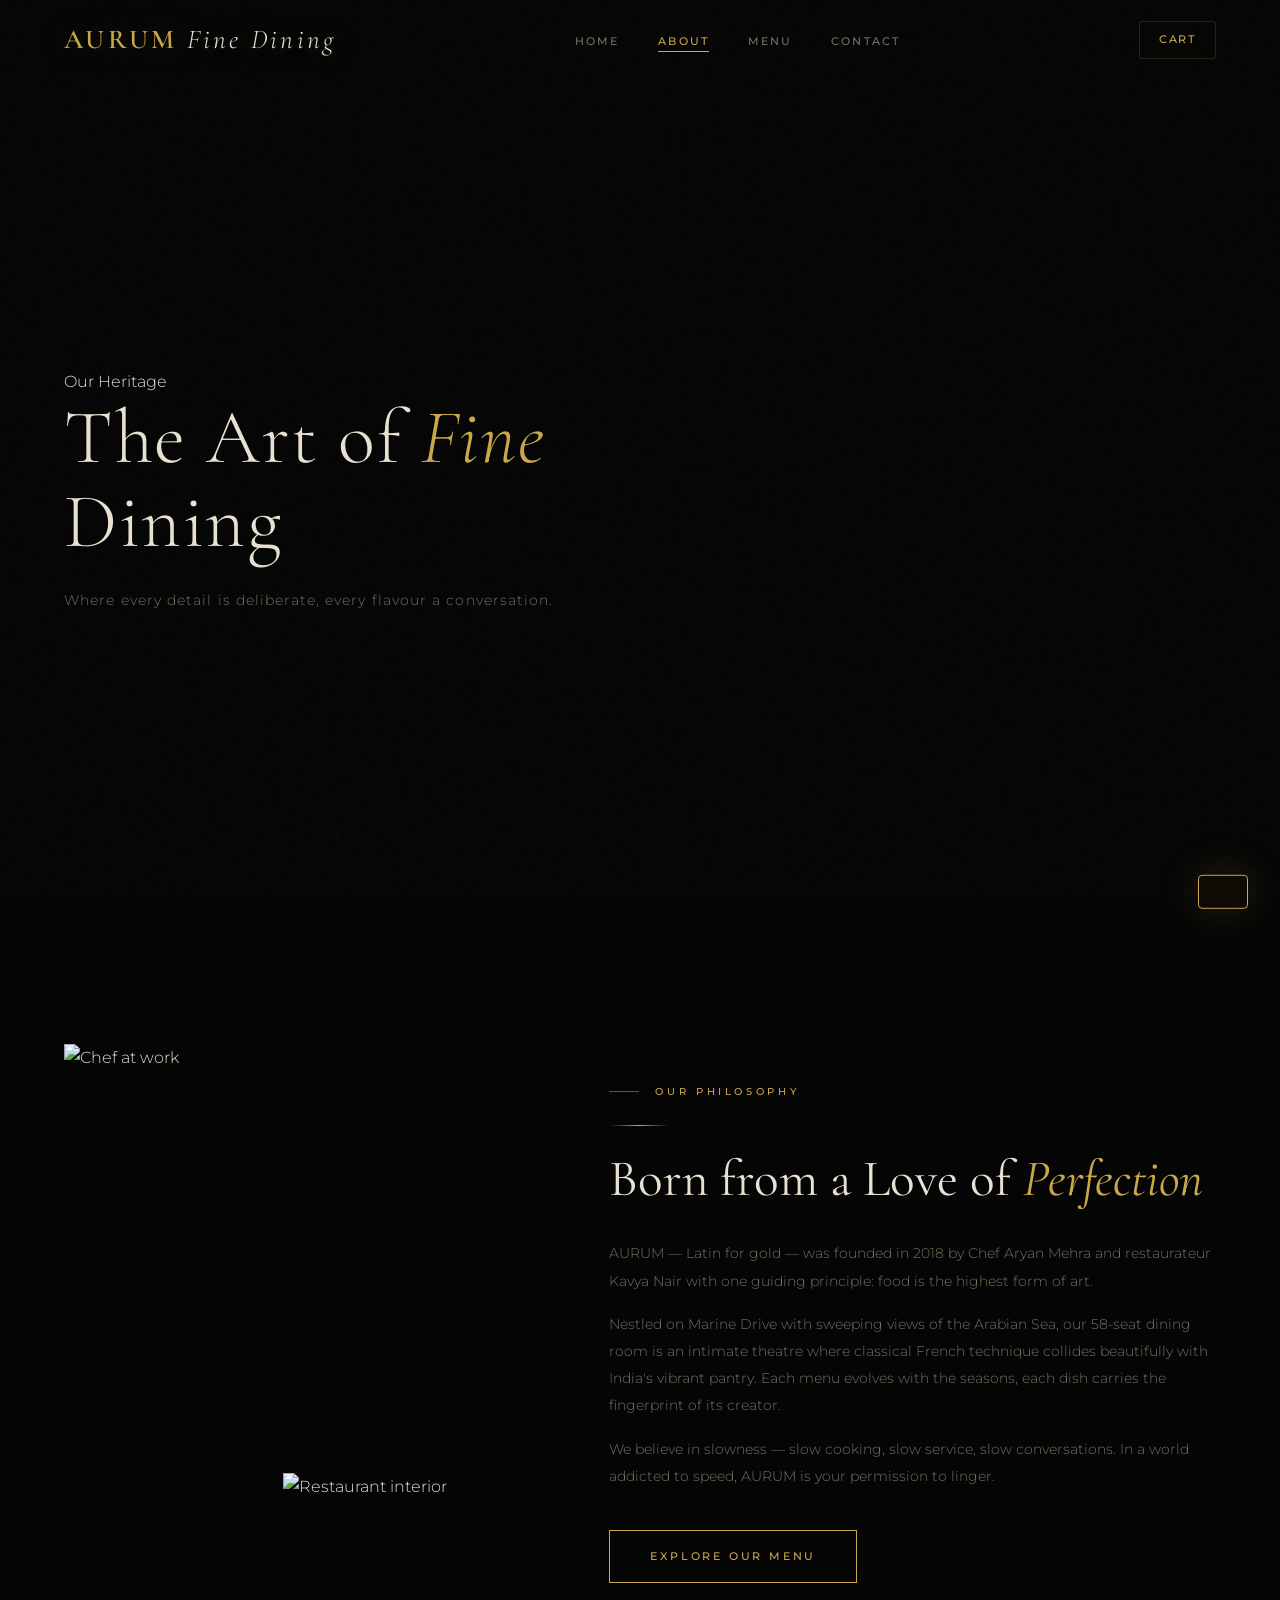
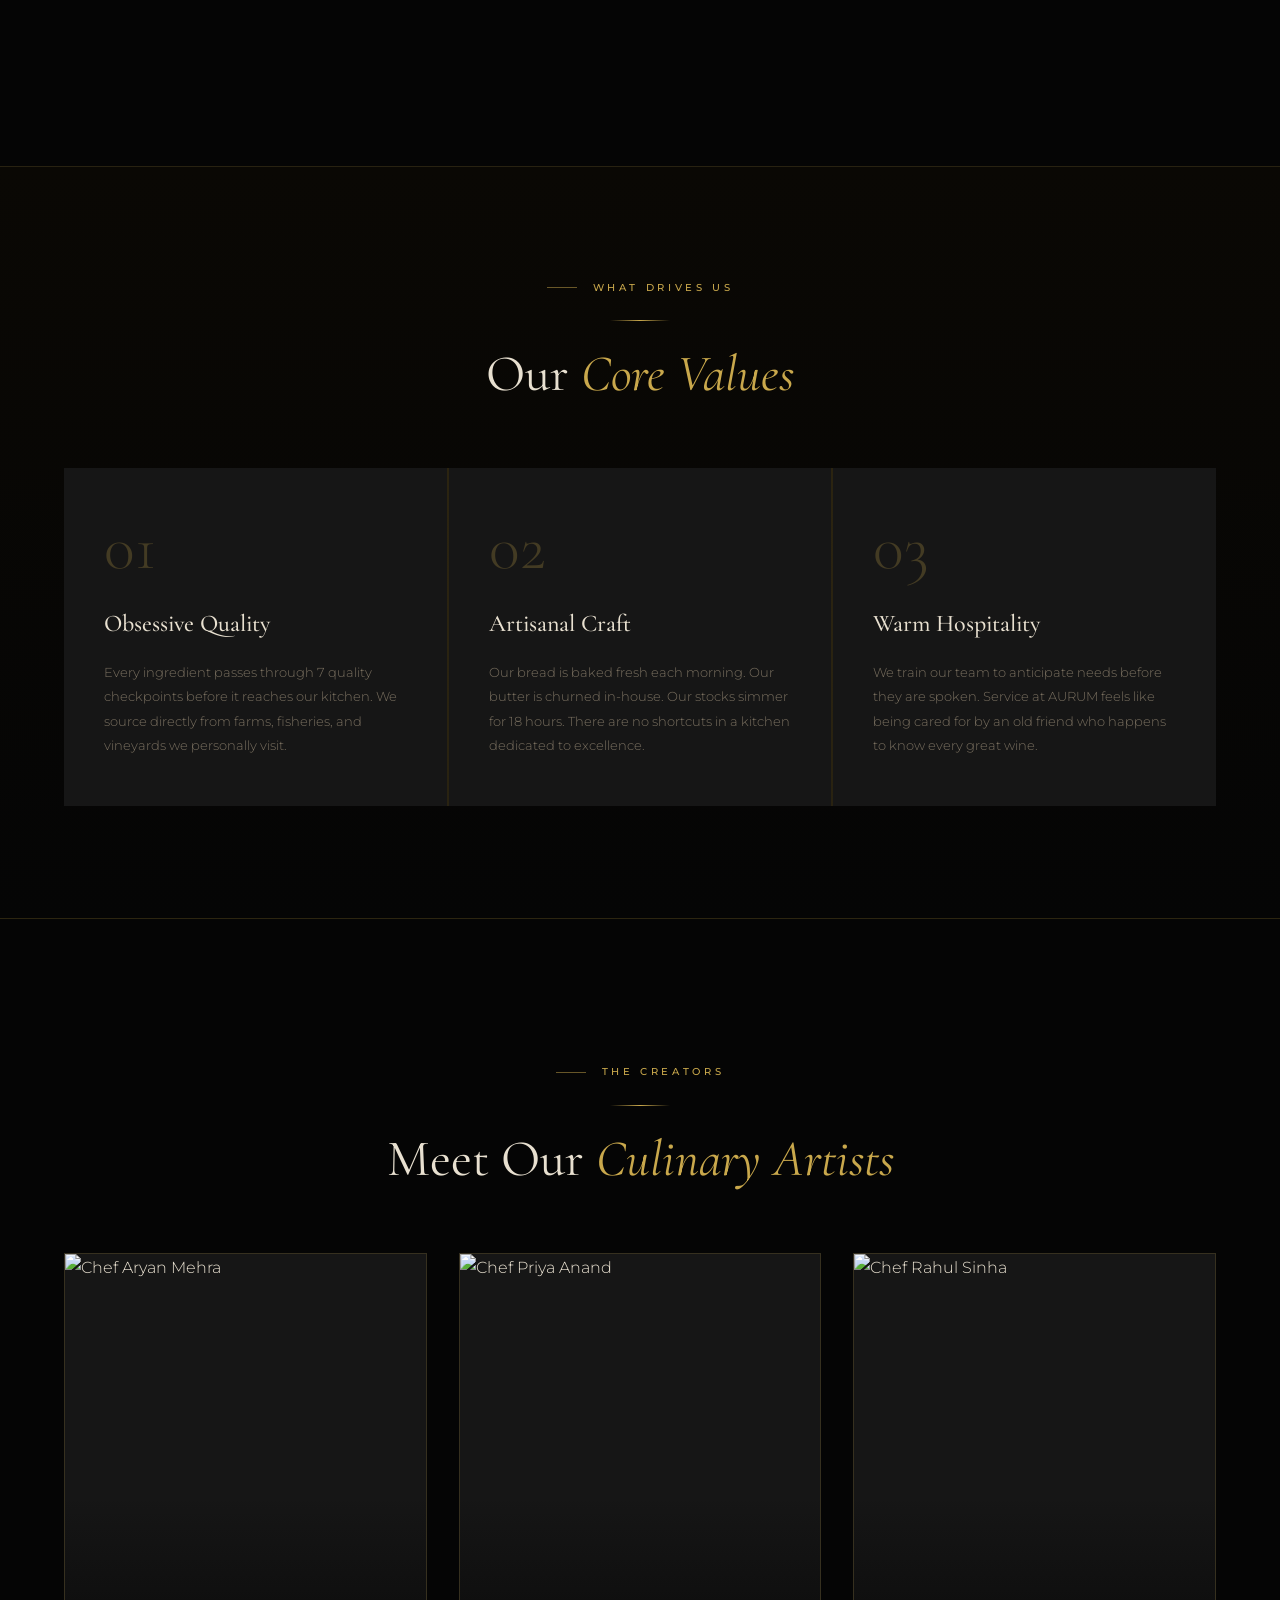
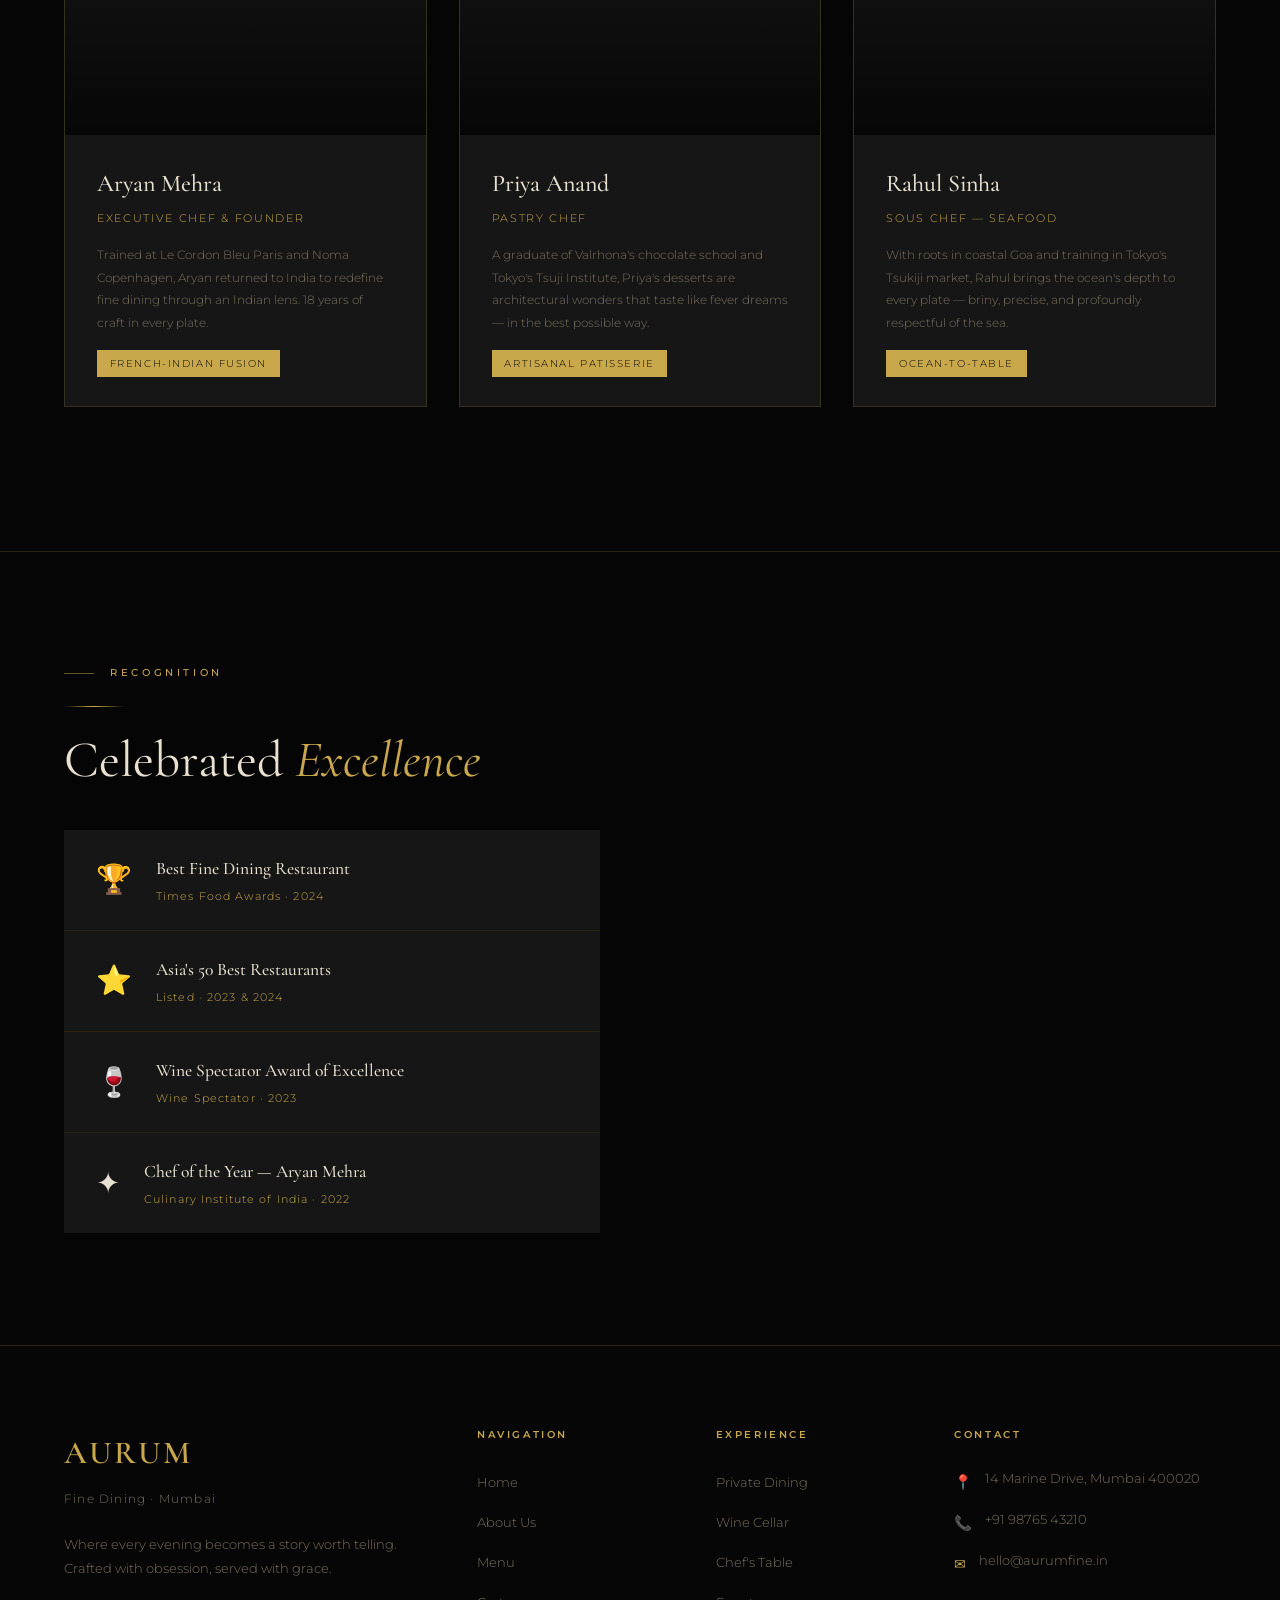
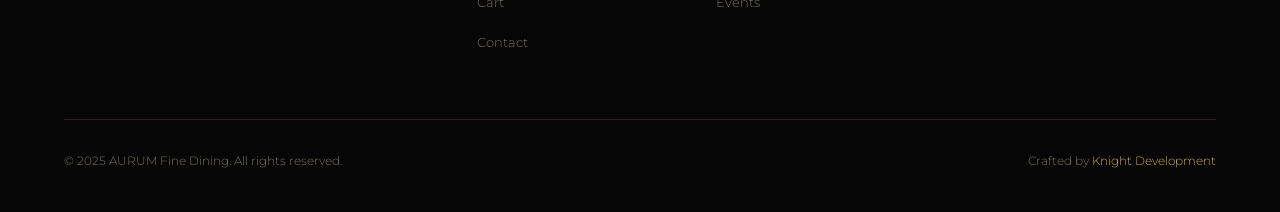
==== about.html @ e9987228 "Add files via upload" ====
<!DOCTYPE html>
<html lang="en">
<head>
  <meta charset="UTF-8" />
  <meta name="viewport" content="width=device-width, initial-scale=1.0" />
  <title>About — AURUM Fine Dining</title>
  <link rel="stylesheet" href="style.css" />
  <style>
    /* ── Page Header ── */
    .about-hero {
      height: 100vh; min-height: 550px;
      display: flex; align-items: center;
      position: relative; overflow: hidden;
      background: var(--black);
    }
    .about-hero-canvas { position: absolute; inset: 0; width: 100%; height: 100%; }
    .about-hero-overlay {
      position: absolute; inset: 0;
      background: linear-gradient(135deg, rgba(5,5,5,0.9) 0%, rgba(5,5,5,0.4) 100%);
    }
    .about-hero-content {
      position: relative; z-index: 10;
      padding: 0 5vw; max-width: 620px;
      margin-top: var(--nav-h);
    }

    /* ── Story ── */
    .story-sec {
      padding: 9rem 5vw;
      display: grid; grid-template-columns: 1fr 1.4fr; gap: 7rem; align-items: center;
    }
    @media (max-width: 860px) { .story-sec { grid-template-columns: 1fr; gap: 3.5rem; } }
    .story-img {
      position: relative;
    }
    .story-img-main {
      aspect-ratio: 3/4; overflow: hidden;
    }
    .story-img-main img { width: 100%; height: 100%; object-fit: cover; }
    .story-img-accent {
      position: absolute;
      width: 60%; aspect-ratio: 4/3;
      bottom: -2.5rem; right: -2.5rem;
      overflow: hidden; border: 6px solid var(--black);
    }
    .story-img-accent img { width: 100%; height: 100%; object-fit: cover; }
    @media (max-width: 500px) { .story-img-accent { display: none; } }

    /* ── Values ── */
    .values-sec {
      padding: 7rem 5vw;
      background: linear-gradient(180deg, #0a0804 0%, var(--black) 100%);
      border-top: 1px solid var(--border);
      border-bottom: 1px solid var(--border);
    }
    .values-grid {
      display: grid;
      grid-template-columns: repeat(3, 1fr);
      gap: 2px; background: var(--border);
      margin-top: 4rem;
    }
    @media (max-width: 700px) { .values-grid { grid-template-columns: 1fr; } }
    .value-card {
      background: var(--card); padding: 3rem 2.5rem;
      transition: background 0.4s;
    }
    .value-card:hover { background: #1a1508; }
    .value-num {
      font-family: var(--font-display); font-size: 4rem; font-weight: 300;
      color: var(--gold); opacity: 0.25; line-height: 1; margin-bottom: 1.5rem;
    }
    .value-title {
      font-family: var(--font-display); font-size: 1.5rem; font-weight: 500;
      margin-bottom: 1rem;
    }
    .value-desc { font-size: 0.8rem; color: var(--muted); line-height: 1.9; }

    /* ── Chefs ── */
    .chefs-sec { padding: 9rem 5vw; }
    .chefs-grid {
      display: grid;
      grid-template-columns: repeat(3, 1fr);
      gap: 2rem; margin-top: 4rem;
    }
    @media (max-width: 900px) { .chefs-grid { grid-template-columns: 1fr 1fr; } }
    @media (max-width: 550px) { .chefs-grid { grid-template-columns: 1fr; } }
    .chef-card {
      position: relative; overflow: hidden;
      border: 1px solid var(--border);
      background: var(--card);
      transition: border-color 0.4s, box-shadow 0.4s;
    }
    .chef-card:hover {
      border-color: var(--gold);
      box-shadow: 0 0 40px rgba(201,168,76,0.1);
    }
    .chef-img { aspect-ratio: 3/4; overflow: hidden; position: relative; }
    .chef-img img { width: 100%; height: 100%; object-fit: cover; transition: transform 0.7s var(--ease); }
    .chef-card:hover .chef-img img { transform: scale(1.06); }
    .chef-overlay {
      position: absolute; inset: 0;
      background: linear-gradient(0deg, rgba(5,5,5,0.9) 0%, transparent 50%);
    }
    .chef-info { padding: 1.8rem 2rem; }
    .chef-name { font-family: var(--font-display); font-size: 1.5rem; font-weight: 500; }
    .chef-title { font-size: 0.7rem; letter-spacing: 0.15em; text-transform: uppercase; color: var(--gold); margin-top: 0.3rem; }
    .chef-bio { font-size: 0.78rem; color: var(--muted); margin-top: 1rem; line-height: 1.8; }
    .chef-specialty {
      display: inline-block; margin-top: 1rem;
      font-size: 0.65rem; letter-spacing: 0.15em; text-transform: uppercase;
      color: var(--black); background: var(--gold);
      padding: 0.3rem 0.8rem;
    }

    /* ── Awards ── */
    .awards-sec {
      padding: 7rem 5vw;
      border-top: 1px solid var(--border);
      display: grid; grid-template-columns: 1fr 1fr; gap: 5rem; align-items: center;
    }
    @media (max-width: 760px) { .awards-sec { grid-template-columns: 1fr; gap: 3rem; } }
    .award-list { margin-top: 2.5rem; display: flex; flex-direction: column; gap: 1px; background: var(--border); }
    .award-item {
      background: var(--card); padding: 1.5rem 2rem;
      display: flex; align-items: center; gap: 1.5rem;
      transition: background 0.3s;
    }
    .award-item:hover { background: #161208; }
    .award-icon { font-size: 1.8rem; flex-shrink: 0; }
    .award-name { font-family: var(--font-display); font-size: 1.1rem; font-weight: 500; }
    .award-year { font-size: 0.7rem; color: var(--gold); margin-top: 0.2rem; letter-spacing: 0.1em; }
    .awards-visual {
      aspect-ratio: 1; position: relative;
      display: flex; align-items: center; justify-content: center;
    }
    #awards-canvas { width: 100% !important; height: 100% !important; }
  </style>
</head>
<body>
<div id="cursor"></div>
<div id="cursor-ring"></div>
<div id="toast"></div>

<nav id="navbar">
  <a href="index.html" class="nav-logo">AURUM<span> Fine Dining</span></a>
  <ul class="nav-links" id="nav-links">
    <li><a href="index.html">Home</a></li>
    <li><a href="about.html">About</a></li>
    <li><a href="menu.html">Menu</a></li>
    <li><a href="contact.html">Contact</a></li>
  </ul>
  <a href="cart.html" class="nav-cart-btn">Cart <span class="cart-count">0</span></a>
  <button class="hamburger" id="hamburger"><span></span><span></span><span></span></button>
</nav>

<!-- About Hero -->
<section class="about-hero">
  <canvas class="about-hero-canvas" id="about-canvas"></canvas>
  <div class="about-hero-overlay"></div>
  <div class="about-hero-content">
    <p class="hero-label" style="opacity:1;animation:none;">Our Heritage</p>
    <h1 class="display-heading" style="animation:none;">The Art of <em>Fine</em> Dining</h1>
    <p style="color:var(--muted);font-size:.85rem;margin-top:1.5rem;letter-spacing:.08em;">Where every detail is deliberate, every flavour a conversation.</p>
  </div>
</section>

<!-- Story -->
<section class="story-sec">
  <div class="story-img fade-left">
    <div class="story-img-main">
      <img src="https://images.unsplash.com/photo-1600565193348-f74bd3960f05?w=600&q=80" alt="Chef at work" loading="lazy"/>
    </div>
    <div class="story-img-accent">
      <img src="https://images.unsplash.com/photo-1414235077428-338989a2e8c0?w=400&q=80" alt="Restaurant interior" loading="lazy"/>
    </div>
  </div>
  <div class="fade-right">
    <p class="section-label">Our Philosophy</p>
    <div class="gold-line left"></div>
    <h2 class="section-heading">Born from a Love of <em>Perfection</em></h2>
    <p style="color:var(--muted);font-size:.85rem;margin-top:2rem;line-height:2;">
      AURUM — Latin for gold — was founded in 2018 by Chef Aryan Mehra and restaurateur Kavya Nair
      with one guiding principle: food is the highest form of art.
    </p>
    <p style="color:var(--muted);font-size:.85rem;margin-top:1rem;line-height:2;">
      Nestled on Marine Drive with sweeping views of the Arabian Sea, our 58-seat dining room is
      an intimate theatre where classical French technique collides beautifully with India's vibrant pantry.
      Each menu evolves with the seasons, each dish carries the fingerprint of its creator.
    </p>
    <p style="color:var(--muted);font-size:.85rem;margin-top:1rem;line-height:2;">
      We believe in slowness — slow cooking, slow service, slow conversations. 
      In a world addicted to speed, AURUM is your permission to linger.
    </p>
    <div style="margin-top:2.5rem;">
      <a href="menu.html" class="btn-primary">Explore Our Menu</a>
    </div>
  </div>
</section>

<!-- Values -->
<section class="values-sec">
  <div style="text-align:center;" class="fade-up">
    <p class="section-label" style="justify-content:center;">What Drives Us</p>
    <div class="gold-line"></div>
    <h2 class="section-heading">Our <em>Core Values</em></h2>
  </div>
  <div class="values-grid">
    <div class="value-card fade-up">
      <div class="value-num">01</div>
      <div class="value-title">Obsessive Quality</div>
      <div class="value-desc">Every ingredient passes through 7 quality checkpoints before it reaches our kitchen. We source directly from farms, fisheries, and vineyards we personally visit.</div>
    </div>
    <div class="value-card fade-up delay-1">
      <div class="value-num">02</div>
      <div class="value-title">Artisanal Craft</div>
      <div class="value-desc">Our bread is baked fresh each morning. Our butter is churned in-house. Our stocks simmer for 18 hours. There are no shortcuts in a kitchen dedicated to excellence.</div>
    </div>
    <div class="value-card fade-up delay-2">
      <div class="value-num">03</div>
      <div class="value-title">Warm Hospitality</div>
      <div class="value-desc">We train our team to anticipate needs before they are spoken. Service at AURUM feels like being cared for by an old friend who happens to know every great wine.</div>
    </div>
  </div>
</section>

<!-- Chefs -->
<section class="chefs-sec">
  <div class="fade-up" style="text-align:center;">
    <p class="section-label" style="justify-content:center;">The Creators</p>
    <div class="gold-line"></div>
    <h2 class="section-heading">Meet Our <em>Culinary Artists</em></h2>
  </div>
  <div class="chefs-grid">
    <div class="chef-card fade-up">
      <div class="chef-img">
        <img src="https://images.unsplash.com/photo-1583394293214-84e53ba5ad37?w=400&q=80" alt="Chef Aryan Mehra" loading="lazy"/>
        <div class="chef-overlay"></div>
      </div>
      <div class="chef-info">
        <div class="chef-name">Aryan Mehra</div>
        <div class="chef-title">Executive Chef & Founder</div>
        <div class="chef-bio">Trained at Le Cordon Bleu Paris and Noma Copenhagen, Aryan returned to India to redefine fine dining through an Indian lens. 18 years of craft in every plate.</div>
        <div class="chef-specialty">French-Indian Fusion</div>
      </div>
    </div>
    <div class="chef-card fade-up delay-1">
      <div class="chef-img">
        <img src="https://images.unsplash.com/photo-1581299894007-aaa50297cf16?w=400&q=80" alt="Chef Priya Anand" loading="lazy"/>
        <div class="chef-overlay"></div>
      </div>
      <div class="chef-info">
        <div class="chef-name">Priya Anand</div>
        <div class="chef-title">Pastry Chef</div>
        <div class="chef-bio">A graduate of Valrhona's chocolate school and Tokyo's Tsuji Institute, Priya's desserts are architectural wonders that taste like fever dreams — in the best possible way.</div>
        <div class="chef-specialty">Artisanal Patisserie</div>
      </div>
    </div>
    <div class="chef-card fade-up delay-2">
      <div class="chef-img">
        <img src="https://images.unsplash.com/photo-1577219491135-ce391730fb2c?w=400&q=80" alt="Chef Rahul Sinha" loading="lazy"/>
        <div class="chef-overlay"></div>
      </div>
      <div class="chef-info">
        <div class="chef-name">Rahul Sinha</div>
        <div class="chef-title">Sous Chef — Seafood</div>
        <div class="chef-bio">With roots in coastal Goa and training in Tokyo's Tsukiji market, Rahul brings the ocean's depth to every plate — briny, precise, and profoundly respectful of the sea.</div>
        <div class="chef-specialty">Ocean-to-Table</div>
      </div>
    </div>
  </div>
</section>

<!-- Awards -->
<section class="awards-sec">
  <div>
    <p class="section-label fade-up">Recognition</p>
    <div class="gold-line left"></div>
    <h2 class="section-heading fade-up">Celebrated <em>Excellence</em></h2>
    <div class="award-list">
      <div class="award-item fade-up">
        <div class="award-icon">🏆</div>
        <div>
          <div class="award-name">Best Fine Dining Restaurant</div>
          <div class="award-year">Times Food Awards · 2024</div>
        </div>
      </div>
      <div class="award-item fade-up delay-1">
        <div class="award-icon">⭐</div>
        <div>
          <div class="award-name">Asia's 50 Best Restaurants</div>
          <div class="award-year">Listed · 2023 & 2024</div>
        </div>
      </div>
      <div class="award-item fade-up delay-2">
        <div class="award-icon">🍷</div>
        <div>
          <div class="award-name">Wine Spectator Award of Excellence</div>
          <div class="award-year">Wine Spectator · 2023</div>
        </div>
      </div>
      <div class="award-item fade-up delay-3">
        <div class="award-icon">✦</div>
        <div>
          <div class="award-name">Chef of the Year — Aryan Mehra</div>
          <div class="award-year">Culinary Institute of India · 2022</div>
        </div>
      </div>
    </div>
  </div>
  <div class="awards-visual fade-right">
    <canvas id="awards-canvas"></canvas>
  </div>
</section>

<!-- Footer -->
<footer>
  <div class="footer-grid">
    <div>
      <div class="footer-brand-name">AURUM</div>
      <div class="footer-tagline">Fine Dining · Mumbai</div>
      <p class="footer-desc">Where every evening becomes a story worth telling. Crafted with obsession, served with grace.</p>
    </div>
    <div>
      <div class="footer-col-title">Navigation</div>
      <ul class="footer-links">
        <li><a href="index.html">Home</a></li>
        <li><a href="about.html">About Us</a></li>
        <li><a href="menu.html">Menu</a></li>
        <li><a href="cart.html">Cart</a></li>
        <li><a href="contact.html">Contact</a></li>
      </ul>
    </div>
    <div>
      <div class="footer-col-title">Experience</div>
      <ul class="footer-links">
        <li><a href="#">Private Dining</a></li>
        <li><a href="#">Wine Cellar</a></li>
        <li><a href="#">Chef's Table</a></li>
        <li><a href="#">Events</a></li>
      </ul>
    </div>
    <div>
      <div class="footer-col-title">Contact</div>
      <div class="footer-contact-item"><span class="footer-contact-icon">📍</span><span>14 Marine Drive, Mumbai 400020</span></div>
      <div class="footer-contact-item"><span class="footer-contact-icon">📞</span><span>+91 98765 43210</span></div>
      <div class="footer-contact-item"><span class="footer-contact-icon">✉</span><span>hello@aurumfine.in</span></div>
    </div>
  </div>
  <div class="footer-bottom">
    <p class="footer-copy">© 2025 AURUM Fine Dining. All rights reserved.</p>
    <p class="footer-credit">Crafted by <a href="https://knightdevelopment.space/" target="_blank" rel="noopener">Knight Development</a></p>
  </div>
</footer>

<script src="https://cdnjs.cloudflare.com/ajax/libs/three.js/r128/three.min.js"></script>
<script src="main.js"></script>
<script>
// About page hero canvas — flowing ribbons
(function() {
  const canvas = document.getElementById('about-canvas');
  if (!canvas) return;
  const renderer = new THREE.WebGLRenderer({ canvas, antialias: true, alpha: true });
  renderer.setPixelRatio(Math.min(devicePixelRatio, 2));
  renderer.setSize(innerWidth, innerHeight);
  const scene = new THREE.Scene();
  const camera = new THREE.PerspectiveCamera(70, innerWidth / innerHeight, 0.1, 100);
  camera.position.z = 6;

  const light1 = new THREE.PointLight(0xc9a84c, 5, 20);
  light1.position.set(4, 3, 4);
  scene.add(light1);
  scene.add(new THREE.AmbientLight(0x0a0804, 2));

  const material = new THREE.MeshStandardMaterial({ color: 0xc9a84c, metalness: 0.95, roughness: 0.08 });

  // Floating rings
  const rings = [];
  for (let i = 0; i < 5; i++) {
    const geo = new THREE.TorusGeometry(1.2 + i * 0.6, 0.02 + i * 0.005, 12, 80);
    const mesh = new THREE.Mesh(geo, material.clone());
    mesh.position.set((Math.random()-0.5)*4, (Math.random()-0.5)*3, (Math.random()-0.5)*2);
    mesh.rotation.set(Math.random()*Math.PI, Math.random()*Math.PI, Math.random()*Math.PI);
    rings.push(mesh);
    scene.add(mesh);
  }

  // Particles
  const pGeo = new THREE.BufferGeometry();
  const pArr = new Float32Array(800 * 3);
  for (let i = 0; i < 800; i++) {
    pArr[i*3]   = (Math.random()-0.5)*20;
    pArr[i*3+1] = (Math.random()-0.5)*20;
    pArr[i*3+2] = (Math.random()-0.5)*10;
  }
  pGeo.setAttribute('position', new THREE.BufferAttribute(pArr, 3));
  scene.add(new THREE.Points(pGeo, new THREE.PointsMaterial({ color: 0xc9a84c, size: 0.02, transparent: true, opacity: 0.4 })));

  window.addEventListener('resize', () => {
    camera.aspect = innerWidth / innerHeight;
    camera.updateProjectionMatrix();
    renderer.setSize(innerWidth, innerHeight);
  });

  const clock = new THREE.Clock();
  (function animate() {
    requestAnimationFrame(animate);
    const t = clock.getElapsedTime();
    rings.forEach((r, i) => {
      r.rotation.x += 0.003 * (i % 2 === 0 ? 1 : -1);
      r.rotation.y += 0.005;
      r.position.y = Math.sin(t * 0.3 + i) * 0.3;
    });
    renderer.render(scene, camera);
  })();
})();

// Awards canvas — spinning trophy shape
(function() {
  const canvas = document.getElementById('awards-canvas');
  if (!canvas) return;
  const w = canvas.parentElement.offsetWidth;
  renderer = new THREE.WebGLRenderer({ canvas, antialias: true, alpha: true });
  renderer.setPixelRatio(Math.min(devicePixelRatio, 2));
  renderer.setSize(w, w);
  const scene = new THREE.Scene();
  const camera = new THREE.PerspectiveCamera(55, 1, 0.1, 100);
  camera.position.z = 4.5;

  scene.add(new THREE.AmbientLight(0x0a0804, 1));
  const l1 = new THREE.PointLight(0xc9a84c, 6, 15);
  l1.position.set(3, 3, 3);
  scene.add(l1);
  const l2 = new THREE.PointLight(0x8b6914, 3, 10);
  l2.position.set(-3, -2, -2);
  scene.add(l2);

  const mat = new THREE.MeshStandardMaterial({ color: 0xc9a84c, metalness: 1, roughness: 0.05 });

  // Star geometry using merged shapes
  const starPoints = [];
  for (let i = 0; i < 10; i++) {
    const angle = (i / 10) * Math.PI * 2 - Math.PI / 2;
    const r = i % 2 === 0 ? 1 : 0.45;
    starPoints.push(new THREE.Vector2(Math.cos(angle) * r, Math.sin(angle) * r));
  }
  const starShape = new THREE.Shape(starPoints);
  const starGeo = new THREE.ExtrudeGeometry(starShape, { depth: 0.18, bevelEnabled: true, bevelThickness: 0.05, bevelSize: 0.05, bevelSegments: 5 });
  const star = new THREE.Mesh(starGeo, mat);
  star.position.z = -0.1;
  scene.add(star);

  // Outer ring
  const ringGeo = new THREE.TorusGeometry(1.4, 0.06, 16, 80);
  scene.add(new THREE.Mesh(ringGeo, mat.clone()));

  // Inner decorative rings
  for (let i = 0; i < 3; i++) {
    const rg = new THREE.TorusGeometry(0.6 + i * 0.25, 0.015, 8, 60);
    const rm = new THREE.Mesh(rg, mat.clone());
    rm.rotation.x = Math.PI / 2;
    rm.position.z = -0.15 + i * 0.15;
    scene.add(rm);
  }

  const clock = new THREE.Clock();
  (function animate() {
    requestAnimationFrame(animate);
    const t = clock.getElapsedTime();
    star.rotation.z = t * 0.3;
    l1.intensity = 5 + Math.sin(t * 1.8) * 2;
    renderer.render(scene, camera);
  })();
})();
</script>
</body>
</html>
---- style.css ----
/* ============================================================
   AURUM FINE DINING — Global Styles
   Dark Luxury · Gold · Glassmorphism · Cinematic
   ============================================================ */

@import url('https://fonts.googleapis.com/css2?family=Cormorant+Garamond:ital,wght@0,300;0,400;0,500;0,600;0,700;1,300;1,400;1,500&family=Montserrat:wght@200;300;400;500;600&family=Playfair+Display:ital,wght@0,400;0,700;1,400&display=swap');

/* ── CSS Variables ── */
:root {
  --gold:       #c9a84c;
  --gold-light: #e8c97a;
  --gold-dark:  #8b6914;
  --black:      #050505;
  --deep:       #0a0a0a;
  --surface:    #111111;
  --card:       #161616;
  --border:     rgba(201,168,76,0.18);
  --text:       #e8e0d0;
  --muted:      #7a7060;
  --glow:       rgba(201,168,76,0.35);

  --font-display: 'Cormorant Garamond', serif;
  --font-heading: 'Playfair Display', serif;
  --font-body:    'Montserrat', sans-serif;

  --nav-h: 80px;
  --ease: cubic-bezier(0.4, 0, 0.2, 1);
}

/* ── Reset ── */
*, *::before, *::after { box-sizing: border-box; margin: 0; padding: 0; }
html { scroll-behavior: smooth; font-size: 16px; }
body {
  background: var(--black);
  color: var(--text);
  font-family: var(--font-body);
  font-weight: 300;
  line-height: 1.7;
  overflow-x: hidden;
  cursor: none;
}
img { display: block; width: 100%; object-fit: cover; }
a { color: inherit; text-decoration: none; }
button { cursor: none; border: none; background: none; }

/* ── Custom Cursor ── */
#cursor {
  width: 10px; height: 10px;
  background: var(--gold);
  border-radius: 50%;
  position: fixed; top: 0; left: 0;
  pointer-events: none; z-index: 9999;
  transform: translate(-50%,-50%);
  transition: transform 0.1s, width 0.25s var(--ease), height 0.25s var(--ease), background 0.25s;
}
#cursor-ring {
  width: 36px; height: 36px;
  border: 1px solid var(--gold);
  border-radius: 50%;
  position: fixed; top: 0; left: 0;
  pointer-events: none; z-index: 9998;
  transform: translate(-50%,-50%);
  transition: transform 0.18s var(--ease), width 0.3s var(--ease), height 0.3s var(--ease), opacity 0.3s;
  opacity: 0.6;
}
body:hover #cursor-ring { opacity: 1; }
.cursor-hover #cursor { width: 18px; height: 18px; background: var(--gold-light); }
.cursor-hover #cursor-ring { width: 52px; height: 52px; opacity: 0.3; }

/* ── Scrollbar ── */
::-webkit-scrollbar { width: 4px; }
::-webkit-scrollbar-track { background: var(--deep); }
::-webkit-scrollbar-thumb { background: var(--gold-dark); border-radius: 2px; }

/* ── Noise Overlay ── */
body::before {
  content: '';
  position: fixed; inset: 0;
  background-image: url("data:image/svg+xml,%3Csvg viewBox='0 0 200 200' xmlns='http://www.w3.org/2000/svg'%3E%3Cfilter id='n'%3E%3CfeTurbulence type='fractalNoise' baseFrequency='0.75' numOctaves='4' stitchTiles='stitch'/%3E%3C/filter%3E%3Crect width='100%25' height='100%25' filter='url(%23n)' opacity='0.04'/%3E%3C/svg%3E");
  pointer-events: none; z-index: 1; opacity: 0.5;
}

/* ── Navigation ── */
#navbar {
  position: fixed; top: 0; left: 0; right: 0;
  height: var(--nav-h);
  display: flex; align-items: center; justify-content: space-between;
  padding: 0 5vw;
  z-index: 1000;
  transition: background 0.5s var(--ease), backdrop-filter 0.5s;
}
#navbar.scrolled {
  background: rgba(5,5,5,0.88);
  backdrop-filter: blur(18px);
  border-bottom: 1px solid var(--border);
}
.nav-logo {
  font-family: var(--font-display);
  font-size: 1.7rem;
  font-weight: 600;
  letter-spacing: 0.12em;
  color: var(--gold);
  text-shadow: 0 0 30px var(--glow);
}
.nav-logo span { font-style: italic; font-weight: 300; color: var(--text); }
.nav-links {
  display: flex; gap: 2.4rem; list-style: none;
}
.nav-links a {
  font-size: 0.7rem;
  font-weight: 500;
  letter-spacing: 0.2em;
  text-transform: uppercase;
  color: var(--muted);
  transition: color 0.3s;
  position: relative;
}
.nav-links a::after {
  content: '';
  position: absolute; bottom: -4px; left: 0; right: 0;
  height: 1px; background: var(--gold);
  transform: scaleX(0); transform-origin: right;
  transition: transform 0.35s var(--ease);
}
.nav-links a:hover, .nav-links a.active { color: var(--gold); }
.nav-links a:hover::after, .nav-links a.active::after { transform: scaleX(1); transform-origin: left; }
.nav-cart-btn {
  display: flex; align-items: center; gap: 0.5rem;
  font-size: 0.7rem; font-weight: 500; letter-spacing: 0.15em; text-transform: uppercase;
  color: var(--gold);
  border: 1px solid var(--border);
  padding: 0.5rem 1.2rem;
  border-radius: 2px;
  transition: all 0.3s;
}
.nav-cart-btn:hover { background: var(--gold); color: var(--black); }
.cart-count {
  background: var(--gold); color: var(--black);
  width: 18px; height: 18px; border-radius: 50%;
  font-size: 0.65rem; font-weight: 700;
  display: flex; align-items: center; justify-content: center;
  transition: transform 0.3s;
}
.hamburger {
  display: none; flex-direction: column; gap: 5px; cursor: none;
}
.hamburger span {
  display: block; width: 24px; height: 1px;
  background: var(--gold); transition: all 0.3s;
}

/* ── Mobile Nav ── */
@media (max-width: 768px) {
  .hamburger { display: flex; }
  .nav-links {
    position: fixed; inset: 0; top: var(--nav-h);
    flex-direction: column; align-items: center; justify-content: center;
    gap: 2.5rem;
    background: rgba(5,5,5,0.97);
    backdrop-filter: blur(20px);
    transform: translateX(100%);
    transition: transform 0.45s var(--ease);
    z-index: 999;
  }
  .nav-links.open { transform: translateX(0); }
  .nav-links a { font-size: 1.1rem; }
  .nav-cart-btn { display: none; }
}

/* ── Gold Divider ── */
.gold-line {
  width: 60px; height: 1px;
  background: linear-gradient(90deg, transparent, var(--gold), transparent);
  margin: 1.5rem auto;
}
.gold-line.left { margin-left: 0; }

/* ── Section Label ── */
.section-label {
  font-size: 0.65rem;
  font-weight: 500;
  letter-spacing: 0.35em;
  text-transform: uppercase;
  color: var(--gold);
  display: flex; align-items: center; gap: 1rem;
}
.section-label::before {
  content: '';
  width: 30px; height: 1px;
  background: var(--gold); opacity: 0.5;
}

/* ── Headings ── */
.display-heading {
  font-family: var(--font-display);
  font-size: clamp(2.8rem, 6vw, 5.5rem);
  font-weight: 300;
  line-height: 1.1;
  letter-spacing: 0.02em;
}
.display-heading em { font-style: italic; color: var(--gold); }

.section-heading {
  font-family: var(--font-display);
  font-size: clamp(2rem, 4vw, 3.5rem);
  font-weight: 400;
  line-height: 1.15;
}
.section-heading em { font-style: italic; color: var(--gold); }

/* ── Buttons ── */
.btn-primary {
  display: inline-flex; align-items: center; gap: 0.8rem;
  padding: 1rem 2.5rem;
  background: transparent;
  border: 1px solid var(--gold);
  color: var(--gold);
  font-family: var(--font-body);
  font-size: 0.7rem;
  font-weight: 500;
  letter-spacing: 0.25em;
  text-transform: uppercase;
  position: relative;
  overflow: hidden;
  transition: color 0.4s, box-shadow 0.4s;
}
.btn-primary::before {
  content: '';
  position: absolute; inset: 0;
  background: var(--gold);
  transform: translateX(-101%);
  transition: transform 0.4s var(--ease);
  z-index: -1;
}
.btn-primary:hover { color: var(--black); box-shadow: 0 0 40px var(--glow); }
.btn-primary:hover::before { transform: translateX(0); }

.btn-gold {
  display: inline-flex; align-items: center; justify-content: center; gap: 0.8rem;
  padding: 1rem 2.5rem;
  background: linear-gradient(135deg, var(--gold-dark), var(--gold), var(--gold-light));
  color: var(--black);
  font-family: var(--font-body);
  font-size: 0.7rem;
  font-weight: 600;
  letter-spacing: 0.2em;
  text-transform: uppercase;
  border: none;
  transition: opacity 0.3s, box-shadow 0.4s, transform 0.3s;
  box-shadow: 0 4px 30px rgba(201,168,76,0.3);
}
.btn-gold:hover {
  opacity: 0.9;
  box-shadow: 0 8px 50px rgba(201,168,76,0.5);
  transform: translateY(-2px);
}

/* ── Glass Cards ── */
.glass {
  background: rgba(255,255,255,0.03);
  backdrop-filter: blur(12px);
  border: 1px solid var(--border);
  border-radius: 4px;
}

/* ── Page Header (inner pages) ── */
.page-header {
  height: 38vh;
  display: flex; align-items: flex-end;
  padding: 0 5vw 4rem;
  position: relative;
  overflow: hidden;
  background: linear-gradient(180deg, #050505 0%, #0e0a04 100%);
}
.page-header::after {
  content: '';
  position: absolute; bottom: 0; left: 0; right: 0;
  height: 1px; background: var(--border);
}
.page-header-bg {
  position: absolute; inset: 0;
  background: radial-gradient(ellipse 60% 80% at 50% 100%, rgba(201,168,76,0.08) 0%, transparent 70%);
}

/* ── Footer ── */
footer {
  background: #060606;
  border-top: 1px solid var(--border);
  padding: 5rem 5vw 2.5rem;
}
.footer-grid {
  display: grid;
  grid-template-columns: 2fr 1fr 1fr 1.5fr;
  gap: 4rem;
  padding-bottom: 4rem;
  border-bottom: 1px solid var(--border);
}
@media (max-width: 900px) {
  .footer-grid { grid-template-columns: 1fr 1fr; gap: 2.5rem; }
}
@media (max-width: 550px) {
  .footer-grid { grid-template-columns: 1fr; }
}
.footer-brand-name {
  font-family: var(--font-display);
  font-size: 2rem; font-weight: 600; letter-spacing: 0.1em;
  color: var(--gold);
}
.footer-tagline {
  font-size: 0.75rem; color: var(--muted);
  letter-spacing: 0.1em; margin-top: 0.5rem;
}
.footer-desc { font-size: 0.8rem; color: var(--muted); margin-top: 1.5rem; line-height: 1.9; }
.footer-col-title {
  font-size: 0.65rem; font-weight: 600;
  letter-spacing: 0.25em; text-transform: uppercase;
  color: var(--gold); margin-bottom: 1.5rem;
}
.footer-links { list-style: none; display: flex; flex-direction: column; gap: 0.8rem; }
.footer-links a {
  font-size: 0.8rem; color: var(--muted);
  transition: color 0.3s, padding-left 0.3s;
}
.footer-links a:hover { color: var(--gold); padding-left: 6px; }
.footer-contact-item {
  display: flex; gap: 0.8rem; align-items: flex-start;
  font-size: 0.8rem; color: var(--muted); margin-bottom: 0.9rem;
}
.footer-contact-icon { color: var(--gold); font-size: 0.9rem; flex-shrink: 0; margin-top: 2px; }
.footer-bottom {
  display: flex; align-items: center; justify-content: space-between;
  padding-top: 2rem; flex-wrap: wrap; gap: 1rem;
}
.footer-copy { font-size: 0.72rem; color: var(--muted); }
.footer-credit {
  font-size: 0.72rem; color: var(--muted);
}
.footer-credit a { color: var(--gold); transition: opacity 0.3s; }
.footer-credit a:hover { opacity: 0.7; }
.footer-socials { display: flex; gap: 1rem; }
.footer-social {
  width: 34px; height: 34px;
  border: 1px solid var(--border); border-radius: 50%;
  display: flex; align-items: center; justify-content: center;
  font-size: 0.75rem; color: var(--muted);
  transition: all 0.3s;
}
.footer-social:hover { border-color: var(--gold); color: var(--gold); background: rgba(201,168,76,0.1); }

/* ── Fade-in Animation ── */
.fade-up {
  opacity: 0; transform: translateY(35px);
  transition: opacity 0.9s var(--ease), transform 0.9s var(--ease);
}
.fade-up.visible { opacity: 1; transform: translateY(0); }
.fade-up.delay-1 { transition-delay: 0.1s; }
.fade-up.delay-2 { transition-delay: 0.2s; }
.fade-up.delay-3 { transition-delay: 0.35s; }
.fade-up.delay-4 { transition-delay: 0.5s; }
.fade-left {
  opacity: 0; transform: translateX(-35px);
  transition: opacity 0.9s var(--ease), transform 0.9s var(--ease);
}
.fade-left.visible { opacity: 1; transform: translateX(0); }
.fade-right {
  opacity: 0; transform: translateX(35px);
  transition: opacity 0.9s var(--ease), transform 0.9s var(--ease);
}
.fade-right.visible { opacity: 1; transform: translateX(0); }

/* ── Toast Notification ── */
#toast {
  position: fixed; bottom: 2rem; right: 2rem;
  background: rgba(15,12,5,0.95);
  border: 1px solid var(--gold);
  color: var(--text);
  padding: 1rem 1.5rem;
  font-size: 0.8rem; letter-spacing: 0.05em;
  border-radius: 4px;
  box-shadow: 0 0 40px rgba(201,168,76,0.2);
  z-index: 9000;
  transform: translateY(120%);
  transition: transform 0.4s var(--ease);
  max-width: 320px;
}
#toast.show { transform: translateY(0); }
#toast .toast-icon { color: var(--gold); margin-right: 0.5rem; }
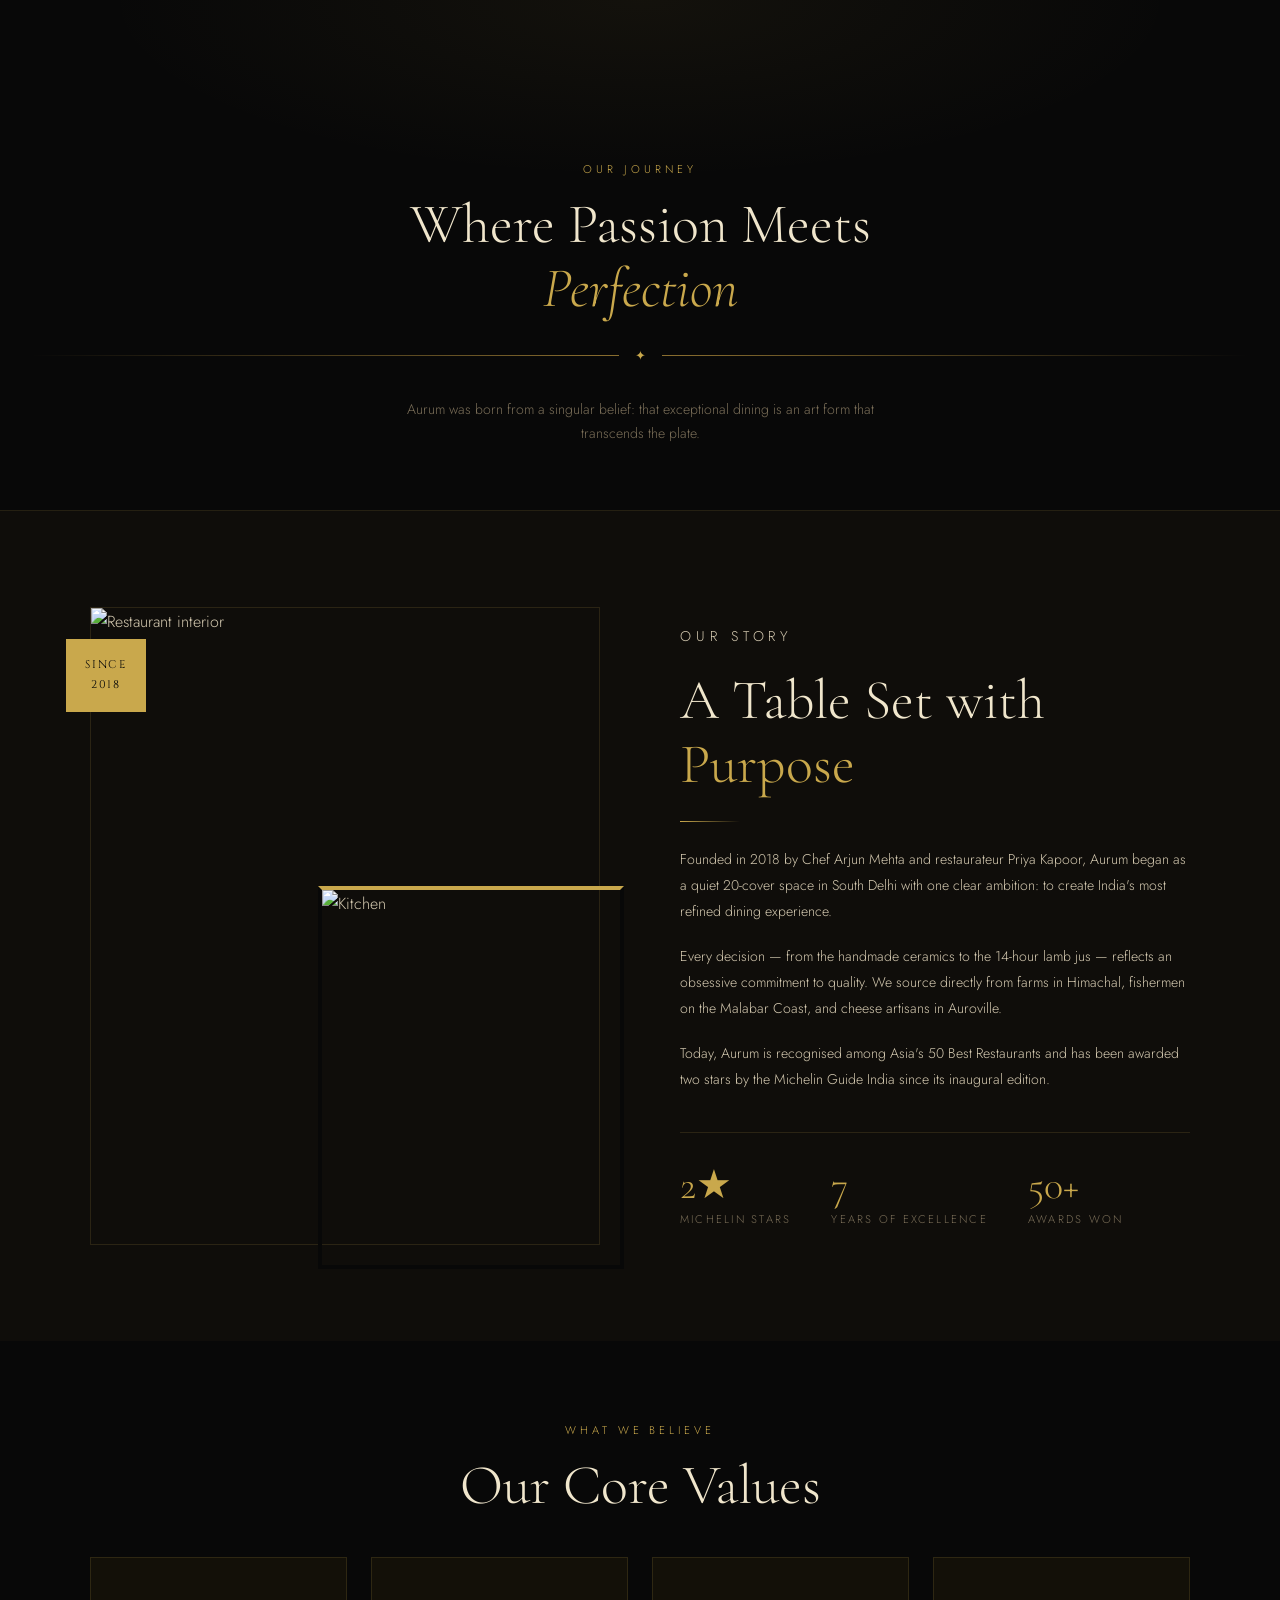
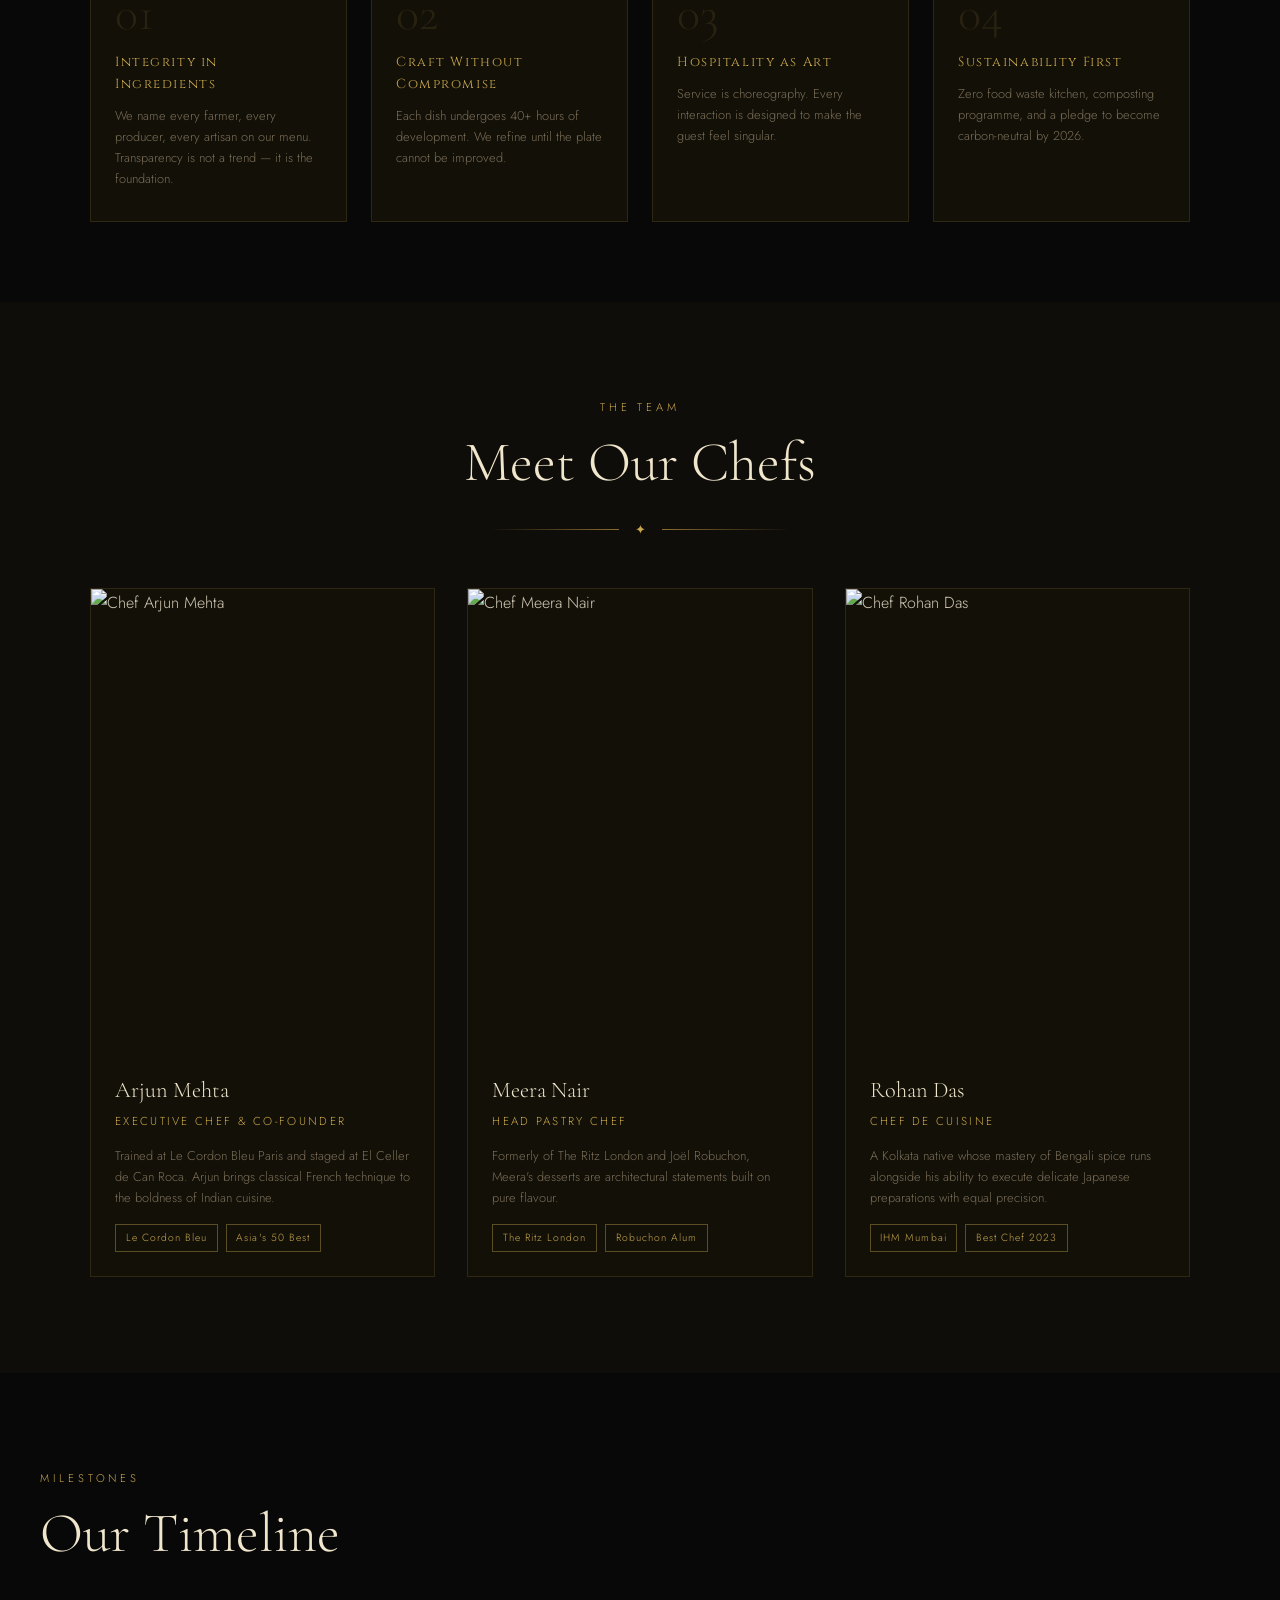
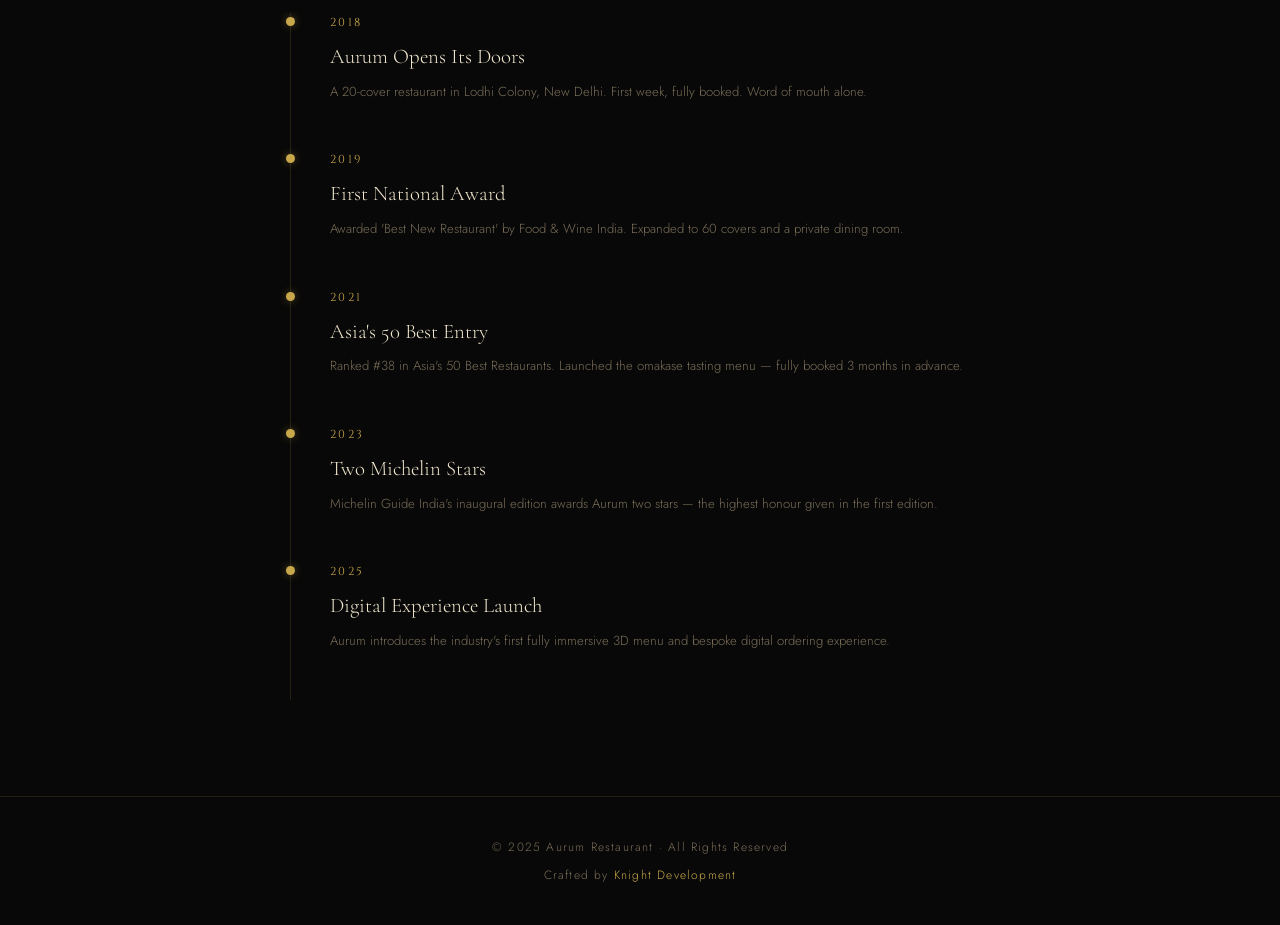
==== commit f5095952: "Add files via upload" ====
--- a/about.html
+++ b/about.html
@@ -1,476 +1,335 @@
 <!DOCTYPE html>
 <html lang="en">
 <head>
-  <meta charset="UTF-8" />
-  <meta name="viewport" content="width=device-width, initial-scale=1.0" />
-  <title>About — AURUM Fine Dining</title>
-  <link rel="stylesheet" href="style.css" />
-  <style>
-    /* ── Page Header ── */
-    .about-hero {
-      height: 100vh; min-height: 550px;
-      display: flex; align-items: center;
-      position: relative; overflow: hidden;
-      background: var(--black);
-    }
-    .about-hero-canvas { position: absolute; inset: 0; width: 100%; height: 100%; }
-    .about-hero-overlay {
-      position: absolute; inset: 0;
-      background: linear-gradient(135deg, rgba(5,5,5,0.9) 0%, rgba(5,5,5,0.4) 100%);
-    }
-    .about-hero-content {
-      position: relative; z-index: 10;
-      padding: 0 5vw; max-width: 620px;
-      margin-top: var(--nav-h);
-    }
-
-    /* ── Story ── */
-    .story-sec {
-      padding: 9rem 5vw;
-      display: grid; grid-template-columns: 1fr 1.4fr; gap: 7rem; align-items: center;
-    }
-    @media (max-width: 860px) { .story-sec { grid-template-columns: 1fr; gap: 3.5rem; } }
-    .story-img {
-      position: relative;
-    }
-    .story-img-main {
-      aspect-ratio: 3/4; overflow: hidden;
-    }
-    .story-img-main img { width: 100%; height: 100%; object-fit: cover; }
-    .story-img-accent {
-      position: absolute;
-      width: 60%; aspect-ratio: 4/3;
-      bottom: -2.5rem; right: -2.5rem;
-      overflow: hidden; border: 6px solid var(--black);
-    }
-    .story-img-accent img { width: 100%; height: 100%; object-fit: cover; }
-    @media (max-width: 500px) { .story-img-accent { display: none; } }
-
-    /* ── Values ── */
-    .values-sec {
-      padding: 7rem 5vw;
-      background: linear-gradient(180deg, #0a0804 0%, var(--black) 100%);
-      border-top: 1px solid var(--border);
-      border-bottom: 1px solid var(--border);
-    }
-    .values-grid {
-      display: grid;
-      grid-template-columns: repeat(3, 1fr);
-      gap: 2px; background: var(--border);
-      margin-top: 4rem;
-    }
-    @media (max-width: 700px) { .values-grid { grid-template-columns: 1fr; } }
-    .value-card {
-      background: var(--card); padding: 3rem 2.5rem;
-      transition: background 0.4s;
-    }
-    .value-card:hover { background: #1a1508; }
-    .value-num {
-      font-family: var(--font-display); font-size: 4rem; font-weight: 300;
-      color: var(--gold); opacity: 0.25; line-height: 1; margin-bottom: 1.5rem;
-    }
-    .value-title {
-      font-family: var(--font-display); font-size: 1.5rem; font-weight: 500;
-      margin-bottom: 1rem;
-    }
-    .value-desc { font-size: 0.8rem; color: var(--muted); line-height: 1.9; }
-
-    /* ── Chefs ── */
-    .chefs-sec { padding: 9rem 5vw; }
-    .chefs-grid {
-      display: grid;
-      grid-template-columns: repeat(3, 1fr);
-      gap: 2rem; margin-top: 4rem;
-    }
-    @media (max-width: 900px) { .chefs-grid { grid-template-columns: 1fr 1fr; } }
-    @media (max-width: 550px) { .chefs-grid { grid-template-columns: 1fr; } }
-    .chef-card {
-      position: relative; overflow: hidden;
-      border: 1px solid var(--border);
-      background: var(--card);
-      transition: border-color 0.4s, box-shadow 0.4s;
-    }
-    .chef-card:hover {
-      border-color: var(--gold);
-      box-shadow: 0 0 40px rgba(201,168,76,0.1);
-    }
-    .chef-img { aspect-ratio: 3/4; overflow: hidden; position: relative; }
-    .chef-img img { width: 100%; height: 100%; object-fit: cover; transition: transform 0.7s var(--ease); }
-    .chef-card:hover .chef-img img { transform: scale(1.06); }
-    .chef-overlay {
-      position: absolute; inset: 0;
-      background: linear-gradient(0deg, rgba(5,5,5,0.9) 0%, transparent 50%);
-    }
-    .chef-info { padding: 1.8rem 2rem; }
-    .chef-name { font-family: var(--font-display); font-size: 1.5rem; font-weight: 500; }
-    .chef-title { font-size: 0.7rem; letter-spacing: 0.15em; text-transform: uppercase; color: var(--gold); margin-top: 0.3rem; }
-    .chef-bio { font-size: 0.78rem; color: var(--muted); margin-top: 1rem; line-height: 1.8; }
-    .chef-specialty {
-      display: inline-block; margin-top: 1rem;
-      font-size: 0.65rem; letter-spacing: 0.15em; text-transform: uppercase;
-      color: var(--black); background: var(--gold);
-      padding: 0.3rem 0.8rem;
-    }
-
-    /* ── Awards ── */
-    .awards-sec {
-      padding: 7rem 5vw;
-      border-top: 1px solid var(--border);
-      display: grid; grid-template-columns: 1fr 1fr; gap: 5rem; align-items: center;
-    }
-    @media (max-width: 760px) { .awards-sec { grid-template-columns: 1fr; gap: 3rem; } }
-    .award-list { margin-top: 2.5rem; display: flex; flex-direction: column; gap: 1px; background: var(--border); }
-    .award-item {
-      background: var(--card); padding: 1.5rem 2rem;
-      display: flex; align-items: center; gap: 1.5rem;
-      transition: background 0.3s;
-    }
-    .award-item:hover { background: #161208; }
-    .award-icon { font-size: 1.8rem; flex-shrink: 0; }
-    .award-name { font-family: var(--font-display); font-size: 1.1rem; font-weight: 500; }
-    .award-year { font-size: 0.7rem; color: var(--gold); margin-top: 0.2rem; letter-spacing: 0.1em; }
-    .awards-visual {
-      aspect-ratio: 1; position: relative;
-      display: flex; align-items: center; justify-content: center;
-    }
-    #awards-canvas { width: 100% !important; height: 100% !important; }
-  </style>
+<meta charset="UTF-8" />
+<meta name="viewport" content="width=device-width, initial-scale=1.0" />
+<title>About · Aurum Restaurant</title>
+<link rel="stylesheet" href="shared.css" />
+<style>
+/* ── STORY ── */
+.story-section {
+  padding: 6rem 2rem;
+  background: var(--deep);
+}
+.story-inner {
+  max-width: 1100px; margin: 0 auto;
+  display: grid; grid-template-columns: 1fr 1fr;
+  gap: 5rem; align-items: center;
+}
+@media(max-width:768px){ .story-inner { grid-template-columns: 1fr; gap: 3rem; } }
+
+.story-img-wrap {
+  position: relative;
+}
+.story-img {
+  width: 100%; aspect-ratio: 4/5;
+  object-fit: cover; display: block;
+  border: 1px solid var(--border);
+}
+.story-img-accent {
+  position: absolute; bottom: -1.5rem; right: -1.5rem;
+  width: 60%; aspect-ratio: 4/5;
+  object-fit: cover;
+  border: 4px solid var(--black);
+  border-top-color: var(--gold);
+}
+.story-badge {
+  position: absolute; top: 2rem; left: -1.5rem;
+  background: var(--gold);
+  color: var(--black);
+  padding: 1rem 1.2rem;
+  font-family: 'Cinzel', serif;
+  font-size: 0.7rem;
+  letter-spacing: 0.15em;
+  text-align: center; line-height: 1.8;
+  text-transform: uppercase;
+}
+.story-text p {
+  font-size: 0.88rem;
+  color: var(--text);
+  margin-bottom: 1.2rem;
+  line-height: 1.85;
+}
+.story-stat-row {
+  display: flex; gap: 2.5rem; margin-top: 2.5rem;
+  padding-top: 2rem;
+  border-top: 1px solid var(--border);
+}
+.stat-item {}
+.stat-num {
+  font-family: 'Cormorant Garamond', serif;
+  font-size: 2.5rem;
+  color: var(--gold);
+  line-height: 1;
+}
+.stat-label { font-size: 0.7rem; letter-spacing: 0.2em; text-transform: uppercase; color: var(--text-dim); margin-top: 0.3rem; }
+
+/* ── VALUES ── */
+.values-section { padding: 5rem 2rem; }
+.values-grid {
+  max-width: 1100px; margin: 2.5rem auto 0;
+  display: grid; grid-template-columns: repeat(auto-fill, minmax(240px, 1fr));
+  gap: 1.5rem;
+}
+.value-card {
+  padding: 2rem 1.5rem;
+  border: 1px solid var(--border);
+  background: var(--card);
+  transition: all 0.35s;
+}
+.value-card:hover { border-color: var(--gold-dim); background: var(--brown); }
+.value-num {
+  font-family: 'Cormorant Garamond', serif;
+  font-size: 3rem; color: rgba(201,168,76,0.12);
+  line-height: 1; margin-bottom: 0.8rem;
+}
+.value-title {
+  font-family: 'Cinzel', serif;
+  font-size: 0.82rem; color: var(--gold);
+  letter-spacing: 0.12em; margin-bottom: 0.6rem;
+}
+.value-desc { font-size: 0.8rem; color: var(--text-dim); line-height: 1.65; }
+
+/* ── CHEFS ── */
+.chefs-section {
+  padding: 6rem 2rem;
+  background: var(--deep);
+}
+.chefs-grid {
+  max-width: 1100px; margin: 3rem auto 0;
+  display: grid; grid-template-columns: repeat(auto-fill, minmax(260px, 1fr));
+  gap: 2rem;
+}
+.chef-card {
+  background: var(--card);
+  border: 1px solid var(--border);
+  overflow: hidden;
+  transition: all 0.4s;
+}
+.chef-card:hover { border-color: var(--border-bright); transform: translateY(-6px); }
+.chef-photo {
+  width: 100%; aspect-ratio: 3/4; object-fit: cover;
+  display: block; filter: grayscale(20%);
+  transition: filter 0.4s;
+}
+.chef-card:hover .chef-photo { filter: grayscale(0%); }
+.chef-info { padding: 1.5rem; }
+.chef-name {
+  font-family: 'Cormorant Garamond', serif;
+  font-size: 1.4rem; color: var(--cream);
+  margin-bottom: 0.2rem;
+}
+.chef-role { font-size: 0.72rem; letter-spacing: 0.2em; text-transform: uppercase; color: var(--gold); margin-bottom: 0.8rem; }
+.chef-bio { font-size: 0.8rem; color: var(--text-dim); line-height: 1.65; }
+.chef-medals {
+  display: flex; gap: 0.5rem; margin-top: 1rem;
+  flex-wrap: wrap;
+}
+.medal {
+  font-size: 0.65rem; letter-spacing: 0.1em;
+  border: 1px solid var(--border-bright);
+  color: var(--gold); padding: 0.25rem 0.6rem;
+}
+
+/* ── TIMELINE ── */
+.timeline-section { padding: 6rem 2rem; }
+.timeline {
+  max-width: 700px; margin: 3rem auto 0;
+  position: relative;
+}
+.timeline::before {
+  content: '';
+  position: absolute; left: 0; top: 0; bottom: 0;
+  width: 1px; background: var(--border);
+}
+.tl-item {
+  padding: 0 0 3rem 2.5rem;
+  position: relative;
+}
+.tl-item::before {
+  content: '';
+  position: absolute; left: -4px; top: 4px;
+  width: 9px; height: 9px; border-radius: 50%;
+  background: var(--gold);
+  box-shadow: 0 0 8px rgba(201,168,76,0.4);
+}
+.tl-year {
+  font-family: 'Cinzel', serif;
+  font-size: 0.72rem; letter-spacing: 0.2em;
+  color: var(--gold); margin-bottom: 0.4rem;
+}
+.tl-title {
+  font-family: 'Cormorant Garamond', serif;
+  font-size: 1.3rem; color: var(--cream);
+  margin-bottom: 0.4rem;
+}
+.tl-desc { font-size: 0.82rem; color: var(--text-dim); line-height: 1.65; }
+</style>
 </head>
 <body>
-<div id="cursor"></div>
-<div id="cursor-ring"></div>
-<div id="toast"></div>
-
-<nav id="navbar">
-  <a href="index.html" class="nav-logo">AURUM<span> Fine Dining</span></a>
-  <ul class="nav-links" id="nav-links">
-    <li><a href="index.html">Home</a></li>
-    <li><a href="about.html">About</a></li>
-    <li><a href="menu.html">Menu</a></li>
-    <li><a href="contact.html">Contact</a></li>
-  </ul>
-  <a href="cart.html" class="nav-cart-btn">Cart <span class="cart-count">0</span></a>
-  <button class="hamburger" id="hamburger"><span></span><span></span><span></span></button>
-</nav>
-
-<!-- About Hero -->
-<section class="about-hero">
-  <canvas class="about-hero-canvas" id="about-canvas"></canvas>
-  <div class="about-hero-overlay"></div>
-  <div class="about-hero-content">
-    <p class="hero-label" style="opacity:1;animation:none;">Our Heritage</p>
-    <h1 class="display-heading" style="animation:none;">The Art of <em>Fine</em> Dining</h1>
-    <p style="color:var(--muted);font-size:.85rem;margin-top:1.5rem;letter-spacing:.08em;">Where every detail is deliberate, every flavour a conversation.</p>
+
+<script src="nav-template.js"></script>
+
+<!-- PAGE HERO -->
+<div class="page-hero">
+  <p class="section-label">Our Journey</p>
+  <h1 class="section-title">Where Passion Meets<br><em style="font-style:italic;color:var(--gold)">Perfection</em></h1>
+  <div class="gold-line" style="justify-content:center"><span>✦</span></div>
+  <p style="color:var(--text-dim);font-size:0.88rem;max-width:520px;margin:0 auto">
+    Aurum was born from a singular belief: that exceptional dining is an art form that transcends the plate.
+  </p>
+</div>
+
+<!-- STORY -->
+<section class="story-section">
+  <div class="story-inner container">
+    <div class="story-img-wrap animate-in">
+      <img class="story-img" src="https://images.unsplash.com/photo-1414235077428-338989a2e8c0?w=800&q=80" alt="Restaurant interior">
+      <img class="story-img-accent" src="https://images.unsplash.com/photo-1555396273-367ea4eb4db5?w=400&q=80" alt="Kitchen">
+      <div class="story-badge">Since<br>2018</div>
+    </div>
+    <div class="story-text animate-in">
+      <p class="section-label">Our Story</p>
+      <h2 class="section-title">A Table Set with <span style="color:var(--gold)">Purpose</span></h2>
+      <div class="section-divider"></div>
+      <p>Founded in 2018 by Chef Arjun Mehta and restaurateur Priya Kapoor, Aurum began as a quiet 20-cover space in South Delhi with one clear ambition: to create India's most refined dining experience.</p>
+      <p>Every decision — from the handmade ceramics to the 14-hour lamb jus — reflects an obsessive commitment to quality. We source directly from farms in Himachal, fishermen on the Malabar Coast, and cheese artisans in Auroville.</p>
+      <p>Today, Aurum is recognised among Asia's 50 Best Restaurants and has been awarded two stars by the Michelin Guide India since its inaugural edition.</p>
+      <div class="story-stat-row">
+        <div class="stat-item">
+          <div class="stat-num">2★</div>
+          <div class="stat-label">Michelin Stars</div>
+        </div>
+        <div class="stat-item">
+          <div class="stat-num">7</div>
+          <div class="stat-label">Years of Excellence</div>
+        </div>
+        <div class="stat-item">
+          <div class="stat-num">50+</div>
+          <div class="stat-label">Awards Won</div>
+        </div>
+      </div>
+    </div>
   </div>
 </section>
 
-<!-- Story -->
-<section class="story-sec">
-  <div class="story-img fade-left">
-    <div class="story-img-main">
-      <img src="https://images.unsplash.com/photo-1600565193348-f74bd3960f05?w=600&q=80" alt="Chef at work" loading="lazy"/>
-    </div>
-    <div class="story-img-accent">
-      <img src="https://images.unsplash.com/photo-1414235077428-338989a2e8c0?w=400&q=80" alt="Restaurant interior" loading="lazy"/>
-    </div>
-  </div>
-  <div class="fade-right">
-    <p class="section-label">Our Philosophy</p>
-    <div class="gold-line left"></div>
-    <h2 class="section-heading">Born from a Love of <em>Perfection</em></h2>
-    <p style="color:var(--muted);font-size:.85rem;margin-top:2rem;line-height:2;">
-      AURUM — Latin for gold — was founded in 2018 by Chef Aryan Mehra and restaurateur Kavya Nair
-      with one guiding principle: food is the highest form of art.
-    </p>
-    <p style="color:var(--muted);font-size:.85rem;margin-top:1rem;line-height:2;">
-      Nestled on Marine Drive with sweeping views of the Arabian Sea, our 58-seat dining room is
-      an intimate theatre where classical French technique collides beautifully with India's vibrant pantry.
-      Each menu evolves with the seasons, each dish carries the fingerprint of its creator.
-    </p>
-    <p style="color:var(--muted);font-size:.85rem;margin-top:1rem;line-height:2;">
-      We believe in slowness — slow cooking, slow service, slow conversations. 
-      In a world addicted to speed, AURUM is your permission to linger.
-    </p>
-    <div style="margin-top:2.5rem;">
-      <a href="menu.html" class="btn-primary">Explore Our Menu</a>
+<!-- VALUES -->
+<section class="values-section">
+  <div class="container">
+    <p class="section-label" style="text-align:center">What We Believe</p>
+    <h2 class="section-title" style="text-align:center">Our Core Values</h2>
+    <div class="values-grid">
+      <div class="value-card animate-in">
+        <div class="value-num">01</div>
+        <div class="value-title">Integrity in Ingredients</div>
+        <p class="value-desc">We name every farmer, every producer, every artisan on our menu. Transparency is not a trend — it is the foundation.</p>
+      </div>
+      <div class="value-card animate-in">
+        <div class="value-num">02</div>
+        <div class="value-title">Craft Without Compromise</div>
+        <p class="value-desc">Each dish undergoes 40+ hours of development. We refine until the plate cannot be improved.</p>
+      </div>
+      <div class="value-card animate-in">
+        <div class="value-num">03</div>
+        <div class="value-title">Hospitality as Art</div>
+        <p class="value-desc">Service is choreography. Every interaction is designed to make the guest feel singular.</p>
+      </div>
+      <div class="value-card animate-in">
+        <div class="value-num">04</div>
+        <div class="value-title">Sustainability First</div>
+        <p class="value-desc">Zero food waste kitchen, composting programme, and a pledge to become carbon-neutral by 2026.</p>
+      </div>
     </div>
   </div>
 </section>
 
-<!-- Values -->
-<section class="values-sec">
-  <div style="text-align:center;" class="fade-up">
-    <p class="section-label" style="justify-content:center;">What Drives Us</p>
-    <div class="gold-line"></div>
-    <h2 class="section-heading">Our <em>Core Values</em></h2>
-  </div>
-  <div class="values-grid">
-    <div class="value-card fade-up">
-      <div class="value-num">01</div>
-      <div class="value-title">Obsessive Quality</div>
-      <div class="value-desc">Every ingredient passes through 7 quality checkpoints before it reaches our kitchen. We source directly from farms, fisheries, and vineyards we personally visit.</div>
-    </div>
-    <div class="value-card fade-up delay-1">
-      <div class="value-num">02</div>
-      <div class="value-title">Artisanal Craft</div>
-      <div class="value-desc">Our bread is baked fresh each morning. Our butter is churned in-house. Our stocks simmer for 18 hours. There are no shortcuts in a kitchen dedicated to excellence.</div>
-    </div>
-    <div class="value-card fade-up delay-2">
-      <div class="value-num">03</div>
-      <div class="value-title">Warm Hospitality</div>
-      <div class="value-desc">We train our team to anticipate needs before they are spoken. Service at AURUM feels like being cared for by an old friend who happens to know every great wine.</div>
+<!-- CHEFS -->
+<section class="chefs-section">
+  <div class="container">
+    <p class="section-label" style="text-align:center">The Team</p>
+    <h2 class="section-title" style="text-align:center">Meet Our Chefs</h2>
+    <div class="gold-line" style="max-width:300px;margin:0 auto 0"><span>✦</span></div>
+    <div class="chefs-grid">
+      <div class="chef-card animate-in">
+        <img class="chef-photo" src="https://images.unsplash.com/photo-1577219491135-ce391730fb2c?w=600&q=80" alt="Chef Arjun Mehta">
+        <div class="chef-info">
+          <div class="chef-name">Arjun Mehta</div>
+          <div class="chef-role">Executive Chef & Co-Founder</div>
+          <p class="chef-bio">Trained at Le Cordon Bleu Paris and staged at El Celler de Can Roca. Arjun brings classical French technique to the boldness of Indian cuisine.</p>
+          <div class="chef-medals">
+            <span class="medal">Le Cordon Bleu</span>
+            <span class="medal">Asia's 50 Best</span>
+          </div>
+        </div>
+      </div>
+      <div class="chef-card animate-in">
+        <img class="chef-photo" src="https://images.unsplash.com/photo-1607631568010-a87245c0daf8?w=600&q=80" alt="Chef Meera Nair">
+        <div class="chef-info">
+          <div class="chef-name">Meera Nair</div>
+          <div class="chef-role">Head Pastry Chef</div>
+          <p class="chef-bio">Formerly of The Ritz London and Joël Robuchon, Meera's desserts are architectural statements built on pure flavour.</p>
+          <div class="chef-medals">
+            <span class="medal">The Ritz London</span>
+            <span class="medal">Robuchon Alum</span>
+          </div>
+        </div>
+      </div>
+      <div class="chef-card animate-in">
+        <img class="chef-photo" src="https://images.unsplash.com/photo-1581299894007-aaa50297cf16?w=600&q=80" alt="Chef Rohan Das">
+        <div class="chef-info">
+          <div class="chef-name">Rohan Das</div>
+          <div class="chef-role">Chef de Cuisine</div>
+          <p class="chef-bio">A Kolkata native whose mastery of Bengali spice runs alongside his ability to execute delicate Japanese preparations with equal precision.</p>
+          <div class="chef-medals">
+            <span class="medal">IHM Mumbai</span>
+            <span class="medal">Best Chef 2023</span>
+          </div>
+        </div>
+      </div>
     </div>
   </div>
 </section>
 
-<!-- Chefs -->
-<section class="chefs-sec">
-  <div class="fade-up" style="text-align:center;">
-    <p class="section-label" style="justify-content:center;">The Creators</p>
-    <div class="gold-line"></div>
-    <h2 class="section-heading">Meet Our <em>Culinary Artists</em></h2>
-  </div>
-  <div class="chefs-grid">
-    <div class="chef-card fade-up">
-      <div class="chef-img">
-        <img src="https://images.unsplash.com/photo-1583394293214-84e53ba5ad37?w=400&q=80" alt="Chef Aryan Mehra" loading="lazy"/>
-        <div class="chef-overlay"></div>
-      </div>
-      <div class="chef-info">
-        <div class="chef-name">Aryan Mehra</div>
-        <div class="chef-title">Executive Chef & Founder</div>
-        <div class="chef-bio">Trained at Le Cordon Bleu Paris and Noma Copenhagen, Aryan returned to India to redefine fine dining through an Indian lens. 18 years of craft in every plate.</div>
-        <div class="chef-specialty">French-Indian Fusion</div>
-      </div>
-    </div>
-    <div class="chef-card fade-up delay-1">
-      <div class="chef-img">
-        <img src="https://images.unsplash.com/photo-1581299894007-aaa50297cf16?w=400&q=80" alt="Chef Priya Anand" loading="lazy"/>
-        <div class="chef-overlay"></div>
-      </div>
-      <div class="chef-info">
-        <div class="chef-name">Priya Anand</div>
-        <div class="chef-title">Pastry Chef</div>
-        <div class="chef-bio">A graduate of Valrhona's chocolate school and Tokyo's Tsuji Institute, Priya's desserts are architectural wonders that taste like fever dreams — in the best possible way.</div>
-        <div class="chef-specialty">Artisanal Patisserie</div>
-      </div>
-    </div>
-    <div class="chef-card fade-up delay-2">
-      <div class="chef-img">
-        <img src="https://images.unsplash.com/photo-1577219491135-ce391730fb2c?w=400&q=80" alt="Chef Rahul Sinha" loading="lazy"/>
-        <div class="chef-overlay"></div>
-      </div>
-      <div class="chef-info">
-        <div class="chef-name">Rahul Sinha</div>
-        <div class="chef-title">Sous Chef — Seafood</div>
-        <div class="chef-bio">With roots in coastal Goa and training in Tokyo's Tsukiji market, Rahul brings the ocean's depth to every plate — briny, precise, and profoundly respectful of the sea.</div>
-        <div class="chef-specialty">Ocean-to-Table</div>
+<!-- TIMELINE -->
+<section class="timeline-section">
+  <div class="container">
+    <p class="section-label">Milestones</p>
+    <h2 class="section-title">Our Timeline</h2>
+    <div class="timeline">
+      <div class="tl-item animate-in">
+        <div class="tl-year">2018</div>
+        <div class="tl-title">Aurum Opens Its Doors</div>
+        <p class="tl-desc">A 20-cover restaurant in Lodhi Colony, New Delhi. First week, fully booked. Word of mouth alone.</p>
+      </div>
+      <div class="tl-item animate-in">
+        <div class="tl-year">2019</div>
+        <div class="tl-title">First National Award</div>
+        <p class="tl-desc">Awarded 'Best New Restaurant' by Food & Wine India. Expanded to 60 covers and a private dining room.</p>
+      </div>
+      <div class="tl-item animate-in">
+        <div class="tl-year">2021</div>
+        <div class="tl-title">Asia's 50 Best Entry</div>
+        <p class="tl-desc">Ranked #38 in Asia's 50 Best Restaurants. Launched the omakase tasting menu — fully booked 3 months in advance.</p>
+      </div>
+      <div class="tl-item animate-in">
+        <div class="tl-year">2023</div>
+        <div class="tl-title">Two Michelin Stars</div>
+        <p class="tl-desc">Michelin Guide India's inaugural edition awards Aurum two stars — the highest honour given in the first edition.</p>
+      </div>
+      <div class="tl-item animate-in">
+        <div class="tl-year">2025</div>
+        <div class="tl-title">Digital Experience Launch</div>
+        <p class="tl-desc">Aurum introduces the industry's first fully immersive 3D menu and bespoke digital ordering experience.</p>
       </div>
     </div>
   </div>
 </section>
 
-<!-- Awards -->
-<section class="awards-sec">
-  <div>
-    <p class="section-label fade-up">Recognition</p>
-    <div class="gold-line left"></div>
-    <h2 class="section-heading fade-up">Celebrated <em>Excellence</em></h2>
-    <div class="award-list">
-      <div class="award-item fade-up">
-        <div class="award-icon">🏆</div>
-        <div>
-          <div class="award-name">Best Fine Dining Restaurant</div>
-          <div class="award-year">Times Food Awards · 2024</div>
-        </div>
-      </div>
-      <div class="award-item fade-up delay-1">
-        <div class="award-icon">⭐</div>
-        <div>
-          <div class="award-name">Asia's 50 Best Restaurants</div>
-          <div class="award-year">Listed · 2023 & 2024</div>
-        </div>
-      </div>
-      <div class="award-item fade-up delay-2">
-        <div class="award-icon">🍷</div>
-        <div>
-          <div class="award-name">Wine Spectator Award of Excellence</div>
-          <div class="award-year">Wine Spectator · 2023</div>
-        </div>
-      </div>
-      <div class="award-item fade-up delay-3">
-        <div class="award-icon">✦</div>
-        <div>
-          <div class="award-name">Chef of the Year — Aryan Mehra</div>
-          <div class="award-year">Culinary Institute of India · 2022</div>
-        </div>
-      </div>
-    </div>
-  </div>
-  <div class="awards-visual fade-right">
-    <canvas id="awards-canvas"></canvas>
-  </div>
-</section>
-
-<!-- Footer -->
 <footer>
-  <div class="footer-grid">
-    <div>
-      <div class="footer-brand-name">AURUM</div>
-      <div class="footer-tagline">Fine Dining · Mumbai</div>
-      <p class="footer-desc">Where every evening becomes a story worth telling. Crafted with obsession, served with grace.</p>
-    </div>
-    <div>
-      <div class="footer-col-title">Navigation</div>
-      <ul class="footer-links">
-        <li><a href="index.html">Home</a></li>
-        <li><a href="about.html">About Us</a></li>
-        <li><a href="menu.html">Menu</a></li>
-        <li><a href="cart.html">Cart</a></li>
-        <li><a href="contact.html">Contact</a></li>
-      </ul>
-    </div>
-    <div>
-      <div class="footer-col-title">Experience</div>
-      <ul class="footer-links">
-        <li><a href="#">Private Dining</a></li>
-        <li><a href="#">Wine Cellar</a></li>
-        <li><a href="#">Chef's Table</a></li>
-        <li><a href="#">Events</a></li>
-      </ul>
-    </div>
-    <div>
-      <div class="footer-col-title">Contact</div>
-      <div class="footer-contact-item"><span class="footer-contact-icon">📍</span><span>14 Marine Drive, Mumbai 400020</span></div>
-      <div class="footer-contact-item"><span class="footer-contact-icon">📞</span><span>+91 98765 43210</span></div>
-      <div class="footer-contact-item"><span class="footer-contact-icon">✉</span><span>hello@aurumfine.in</span></div>
-    </div>
-  </div>
-  <div class="footer-bottom">
-    <p class="footer-copy">© 2025 AURUM Fine Dining. All rights reserved.</p>
-    <p class="footer-credit">Crafted by <a href="https://knightdevelopment.space/" target="_blank" rel="noopener">Knight Development</a></p>
-  </div>
+  <p>© 2025 Aurum Restaurant · All Rights Reserved</p>
+  <p style="margin-top:0.5rem">Crafted by <a href="https://knightdevelopment.space/" target="_blank">Knight Development</a></p>
 </footer>
 
-<script src="https://cdnjs.cloudflare.com/ajax/libs/three.js/r128/three.min.js"></script>
-<script src="main.js"></script>
-<script>
-// About page hero canvas — flowing ribbons
-(function() {
-  const canvas = document.getElementById('about-canvas');
-  if (!canvas) return;
-  const renderer = new THREE.WebGLRenderer({ canvas, antialias: true, alpha: true });
-  renderer.setPixelRatio(Math.min(devicePixelRatio, 2));
-  renderer.setSize(innerWidth, innerHeight);
-  const scene = new THREE.Scene();
-  const camera = new THREE.PerspectiveCamera(70, innerWidth / innerHeight, 0.1, 100);
-  camera.position.z = 6;
-
-  const light1 = new THREE.PointLight(0xc9a84c, 5, 20);
-  light1.position.set(4, 3, 4);
-  scene.add(light1);
-  scene.add(new THREE.AmbientLight(0x0a0804, 2));
-
-  const material = new THREE.MeshStandardMaterial({ color: 0xc9a84c, metalness: 0.95, roughness: 0.08 });
-
-  // Floating rings
-  const rings = [];
-  for (let i = 0; i < 5; i++) {
-    const geo = new THREE.TorusGeometry(1.2 + i * 0.6, 0.02 + i * 0.005, 12, 80);
-    const mesh = new THREE.Mesh(geo, material.clone());
-    mesh.position.set((Math.random()-0.5)*4, (Math.random()-0.5)*3, (Math.random()-0.5)*2);
-    mesh.rotation.set(Math.random()*Math.PI, Math.random()*Math.PI, Math.random()*Math.PI);
-    rings.push(mesh);
-    scene.add(mesh);
-  }
-
-  // Particles
-  const pGeo = new THREE.BufferGeometry();
-  const pArr = new Float32Array(800 * 3);
-  for (let i = 0; i < 800; i++) {
-    pArr[i*3]   = (Math.random()-0.5)*20;
-    pArr[i*3+1] = (Math.random()-0.5)*20;
-    pArr[i*3+2] = (Math.random()-0.5)*10;
-  }
-  pGeo.setAttribute('position', new THREE.BufferAttribute(pArr, 3));
-  scene.add(new THREE.Points(pGeo, new THREE.PointsMaterial({ color: 0xc9a84c, size: 0.02, transparent: true, opacity: 0.4 })));
-
-  window.addEventListener('resize', () => {
-    camera.aspect = innerWidth / innerHeight;
-    camera.updateProjectionMatrix();
-    renderer.setSize(innerWidth, innerHeight);
-  });
-
-  const clock = new THREE.Clock();
-  (function animate() {
-    requestAnimationFrame(animate);
-    const t = clock.getElapsedTime();
-    rings.forEach((r, i) => {
-      r.rotation.x += 0.003 * (i % 2 === 0 ? 1 : -1);
-      r.rotation.y += 0.005;
-      r.position.y = Math.sin(t * 0.3 + i) * 0.3;
-    });
-    renderer.render(scene, camera);
-  })();
-})();
-
-// Awards canvas — spinning trophy shape
-(function() {
-  const canvas = document.getElementById('awards-canvas');
-  if (!canvas) return;
-  const w = canvas.parentElement.offsetWidth;
-  renderer = new THREE.WebGLRenderer({ canvas, antialias: true, alpha: true });
-  renderer.setPixelRatio(Math.min(devicePixelRatio, 2));
-  renderer.setSize(w, w);
-  const scene = new THREE.Scene();
-  const camera = new THREE.PerspectiveCamera(55, 1, 0.1, 100);
-  camera.position.z = 4.5;
-
-  scene.add(new THREE.AmbientLight(0x0a0804, 1));
-  const l1 = new THREE.PointLight(0xc9a84c, 6, 15);
-  l1.position.set(3, 3, 3);
-  scene.add(l1);
-  const l2 = new THREE.PointLight(0x8b6914, 3, 10);
-  l2.position.set(-3, -2, -2);
-  scene.add(l2);
-
-  const mat = new THREE.MeshStandardMaterial({ color: 0xc9a84c, metalness: 1, roughness: 0.05 });
-
-  // Star geometry using merged shapes
-  const starPoints = [];
-  for (let i = 0; i < 10; i++) {
-    const angle = (i / 10) * Math.PI * 2 - Math.PI / 2;
-    const r = i % 2 === 0 ? 1 : 0.45;
-    starPoints.push(new THREE.Vector2(Math.cos(angle) * r, Math.sin(angle) * r));
-  }
-  const starShape = new THREE.Shape(starPoints);
-  const starGeo = new THREE.ExtrudeGeometry(starShape, { depth: 0.18, bevelEnabled: true, bevelThickness: 0.05, bevelSize: 0.05, bevelSegments: 5 });
-  const star = new THREE.Mesh(starGeo, mat);
-  star.position.z = -0.1;
-  scene.add(star);
-
-  // Outer ring
-  const ringGeo = new THREE.TorusGeometry(1.4, 0.06, 16, 80);
-  scene.add(new THREE.Mesh(ringGeo, mat.clone()));
-
-  // Inner decorative rings
-  for (let i = 0; i < 3; i++) {
-    const rg = new THREE.TorusGeometry(0.6 + i * 0.25, 0.015, 8, 60);
-    const rm = new THREE.Mesh(rg, mat.clone());
-    rm.rotation.x = Math.PI / 2;
-    rm.position.z = -0.15 + i * 0.15;
-    scene.add(rm);
-  }
-
-  const clock = new THREE.Clock();
-  (function animate() {
-    requestAnimationFrame(animate);
-    const t = clock.getElapsedTime();
-    star.rotation.z = t * 0.3;
-    l1.intensity = 5 + Math.sin(t * 1.8) * 2;
-    renderer.render(scene, camera);
-  })();
-})();
-</script>
+<script src="shared.js"></script>
 </body>
 </html>
--- a/shared.css
+++ b/shared.css
@@ -0,0 +1,462 @@
+@import url('https://fonts.googleapis.com/css2?family=Cormorant+Garamond:ital,wght@0,300;0,400;0,600;1,300;1,400&family=Cinzel:wght@400;600&family=Jost:wght@300;400;500&display=swap');
+
+:root {
+  --black: #080808;
+  --deep: #0f0d0a;
+  --card: #131008;
+  --gold: #c9a84c;
+  --gold-light: #e8c97a;
+  --gold-dim: #8a6e2f;
+  --cream: #f0e6cc;
+  --brown: #2a1f0e;
+  --brown-mid: #3d2d12;
+  --text: #d4c9b0;
+  --text-dim: #7a6e58;
+  --border: rgba(201,168,76,0.15);
+  --border-bright: rgba(201,168,76,0.4);
+  --glow: rgba(201,168,76,0.08);
+  --sidebar-w: 300px;
+}
+
+*, *::before, *::after { box-sizing: border-box; margin: 0; padding: 0; }
+
+html { scroll-behavior: smooth; }
+
+body {
+  background: var(--black);
+  color: var(--text);
+  font-family: 'Jost', sans-serif;
+  font-weight: 300;
+  line-height: 1.7;
+  overflow-x: hidden;
+  min-height: 100vh;
+}
+
+/* ── SCROLLBAR ── */
+::-webkit-scrollbar { width: 4px; }
+::-webkit-scrollbar-track { background: var(--black); }
+::-webkit-scrollbar-thumb { background: var(--gold-dim); border-radius: 2px; }
+
+/* ── NAVBAR ── */
+nav {
+  position: fixed; top: 0; left: 0; right: 0;
+  z-index: 900;
+  display: flex; align-items: center; justify-content: space-between;
+  padding: 0 2rem;
+  height: 70px;
+  background: rgba(8,8,8,0.92);
+  backdrop-filter: blur(12px);
+  border-bottom: 1px solid var(--border);
+}
+
+.nav-logo {
+  font-family: 'Cinzel', serif;
+  font-size: 1.3rem;
+  color: var(--gold);
+  text-decoration: none;
+  letter-spacing: 0.12em;
+}
+.nav-logo span { color: var(--cream); }
+
+.nav-links {
+  display: flex; gap: 2rem;
+  list-style: none;
+}
+.nav-links a {
+  color: var(--text-dim);
+  text-decoration: none;
+  font-size: 0.8rem;
+  letter-spacing: 0.18em;
+  text-transform: uppercase;
+  transition: color 0.3s;
+}
+.nav-links a:hover, .nav-links a.active { color: var(--gold); }
+
+.nav-right {
+  display: flex; align-items: center; gap: 1rem;
+}
+
+.cart-btn {
+  position: relative;
+  background: transparent;
+  border: 1px solid var(--border-bright);
+  color: var(--gold);
+  padding: 0.5rem 1.2rem;
+  font-family: 'Jost', sans-serif;
+  font-size: 0.75rem;
+  letter-spacing: 0.15em;
+  text-transform: uppercase;
+  cursor: pointer;
+  transition: all 0.3s;
+  display: flex; align-items: center; gap: 0.5rem;
+}
+.cart-btn:hover { background: var(--gold); color: var(--black); }
+.cart-badge {
+  position: absolute; top: -6px; right: -6px;
+  background: var(--gold);
+  color: var(--black);
+  width: 18px; height: 18px;
+  border-radius: 50%;
+  font-size: 0.65rem;
+  font-weight: 600;
+  display: flex; align-items: center; justify-content: center;
+  display: none;
+}
+.cart-badge.visible { display: flex; }
+
+.hamburger {
+  display: flex; flex-direction: column; justify-content: center; gap: 5px;
+  width: 36px; height: 36px;
+  background: transparent; border: none; cursor: pointer; padding: 4px;
+  z-index: 1010;
+}
+.hamburger span {
+  display: block; height: 1.5px;
+  background: var(--gold);
+  transition: all 0.35s cubic-bezier(0.77,0,0.18,1);
+  transform-origin: center;
+}
+.hamburger.open span:nth-child(1) { transform: translateY(6.5px) rotate(45deg); }
+.hamburger.open span:nth-child(2) { opacity: 0; transform: scaleX(0); }
+.hamburger.open span:nth-child(3) { transform: translateY(-6.5px) rotate(-45deg); }
+
+/* ── SIDEBAR ── */
+.sidebar-overlay {
+  position: fixed; inset: 0;
+  background: rgba(0,0,0,0.7);
+  z-index: 950; opacity: 0;
+  pointer-events: none;
+  transition: opacity 0.4s;
+}
+.sidebar-overlay.open { opacity: 1; pointer-events: all; }
+
+.sidebar {
+  position: fixed; top: 0; right: 0;
+  width: var(--sidebar-w); height: 100vh;
+  background: var(--deep);
+  border-left: 1px solid var(--border);
+  z-index: 960;
+  transform: translateX(100%);
+  transition: transform 0.45s cubic-bezier(0.77,0,0.18,1);
+  display: flex; flex-direction: column;
+  padding: 5rem 2.5rem 2.5rem;
+  gap: 0.5rem;
+}
+.sidebar.open { transform: translateX(0); }
+
+.sidebar a {
+  color: var(--text-dim);
+  text-decoration: none;
+  font-family: 'Cormorant Garamond', serif;
+  font-size: 1.8rem;
+  font-weight: 300;
+  letter-spacing: 0.05em;
+  padding: 0.6rem 0;
+  border-bottom: 1px solid transparent;
+  transition: all 0.3s;
+}
+.sidebar a:hover { color: var(--gold); border-bottom-color: var(--border); padding-left: 0.5rem; }
+
+.sidebar-footer {
+  margin-top: auto;
+  font-size: 0.72rem;
+  color: var(--text-dim);
+  letter-spacing: 0.1em;
+}
+.sidebar-footer a { color: var(--gold-dim); font-size: 0.72rem; font-family: 'Jost', sans-serif; }
+
+/* ── CART PANEL ── */
+.cart-panel {
+  position: fixed; top: 0; right: 0;
+  width: 400px; height: 100vh;
+  background: var(--deep);
+  border-left: 1px solid var(--border);
+  z-index: 970;
+  transform: translateX(100%);
+  transition: transform 0.45s cubic-bezier(0.77,0,0.18,1);
+  display: flex; flex-direction: column;
+  overflow: hidden;
+}
+.cart-panel.open { transform: translateX(0); }
+
+.cart-panel-header {
+  display: flex; align-items: center; justify-content: space-between;
+  padding: 1.5rem 2rem;
+  border-bottom: 1px solid var(--border);
+}
+.cart-panel-header h3 {
+  font-family: 'Cinzel', serif;
+  font-size: 1rem;
+  color: var(--gold);
+  letter-spacing: 0.15em;
+}
+
+.close-btn {
+  background: none; border: none; color: var(--text-dim);
+  font-size: 1.5rem; cursor: pointer; transition: color 0.3s;
+  line-height: 1;
+}
+.close-btn:hover { color: var(--gold); }
+
+.cart-items-list {
+  flex: 1; overflow-y: auto;
+  padding: 1.5rem 2rem;
+  display: flex; flex-direction: column; gap: 1.2rem;
+}
+
+.cart-item {
+  display: flex; gap: 1rem; align-items: center;
+  padding-bottom: 1.2rem;
+  border-bottom: 1px solid var(--border);
+}
+.cart-item img {
+  width: 64px; height: 64px;
+  object-fit: cover; border-radius: 4px;
+  border: 1px solid var(--border);
+  background: var(--brown);
+}
+.cart-item-info { flex: 1; }
+.cart-item-name { font-size: 0.9rem; color: var(--cream); margin-bottom: 0.2rem; }
+.cart-item-price { font-size: 0.8rem; color: var(--gold); }
+
+.qty-controls { display: flex; align-items: center; gap: 0.6rem; margin-top: 0.4rem; }
+.qty-btn {
+  width: 24px; height: 24px;
+  background: var(--border); border: 1px solid var(--border-bright);
+  color: var(--gold); cursor: pointer; font-size: 1rem;
+  display: flex; align-items: center; justify-content: center;
+  transition: all 0.2s;
+}
+.qty-btn:hover { background: var(--gold); color: var(--black); }
+.qty-display { font-size: 0.85rem; color: var(--cream); min-width: 20px; text-align: center; }
+
+.remove-item-btn {
+  background: none; border: none;
+  color: var(--text-dim); cursor: pointer;
+  font-size: 1.1rem; transition: color 0.2s; padding: 4px;
+}
+.remove-item-btn:hover { color: #e05c5c; }
+
+.cart-empty { color: var(--text-dim); font-size: 0.9rem; text-align: center; margin: 3rem 0; }
+
+.cart-panel-footer {
+  padding: 1.5rem 2rem;
+  border-top: 1px solid var(--border);
+}
+.cart-total-row {
+  display: flex; justify-content: space-between; align-items: center;
+  margin-bottom: 1.2rem;
+}
+.cart-total-label { font-size: 0.8rem; letter-spacing: 0.15em; text-transform: uppercase; color: var(--text-dim); }
+.cart-total-amount { font-family: 'Cormorant Garamond', serif; font-size: 1.5rem; color: var(--gold); }
+
+.btn-gold {
+  width: 100%;
+  background: var(--gold);
+  color: var(--black);
+  border: none;
+  padding: 1rem;
+  font-family: 'Cinzel', serif;
+  font-size: 0.8rem;
+  letter-spacing: 0.2em;
+  text-transform: uppercase;
+  cursor: pointer;
+  transition: all 0.3s;
+  text-decoration: none;
+  display: block; text-align: center;
+}
+.btn-gold:hover { background: var(--gold-light); transform: translateY(-1px); }
+
+/* ── CHATBOT ── */
+.chat-fab {
+  position: fixed; bottom: 2rem; right: 2rem;
+  width: 56px; height: 56px;
+  background: var(--gold);
+  border-radius: 50%;
+  border: none;
+  cursor: pointer;
+  z-index: 990;
+  display: flex; align-items: center; justify-content: center;
+  box-shadow: 0 4px 20px rgba(201,168,76,0.35);
+  transition: all 0.3s;
+  font-size: 1.4rem;
+}
+.chat-fab:hover { transform: scale(1.1); background: var(--gold-light); }
+.chat-fab .notif-dot {
+  position: absolute; top: 8px; right: 8px;
+  width: 8px; height: 8px;
+  background: #e05c5c; border-radius: 50%;
+  border: 2px solid var(--black);
+}
+
+.chat-panel {
+  position: fixed; bottom: 5.5rem; right: 2rem;
+  width: 320px;
+  background: var(--deep);
+  border: 1px solid var(--border);
+  border-radius: 4px;
+  z-index: 985;
+  transform: translateY(20px) scale(0.95);
+  opacity: 0; pointer-events: none;
+  transition: all 0.35s cubic-bezier(0.34,1.56,0.64,1);
+  overflow: hidden;
+  box-shadow: 0 20px 60px rgba(0,0,0,0.6);
+}
+.chat-panel.open { transform: translateY(0) scale(1); opacity: 1; pointer-events: all; }
+
+.chat-header {
+  background: linear-gradient(135deg, var(--brown-mid), var(--brown));
+  padding: 1rem 1.2rem;
+  display: flex; align-items: center; gap: 0.8rem;
+  border-bottom: 1px solid var(--border);
+}
+.chat-avatar {
+  width: 36px; height: 36px; border-radius: 50%;
+  background: var(--gold);
+  display: flex; align-items: center; justify-content: center;
+  font-size: 1rem;
+}
+.chat-header-info h4 { font-family: 'Cinzel', serif; font-size: 0.85rem; color: var(--cream); }
+.chat-header-info p { font-size: 0.7rem; color: #5cde88; }
+
+.chat-messages {
+  padding: 1rem;
+  height: 200px; overflow-y: auto;
+  display: flex; flex-direction: column; gap: 0.8rem;
+}
+
+.chat-msg {
+  max-width: 85%;
+  padding: 0.6rem 0.9rem;
+  border-radius: 4px;
+  font-size: 0.82rem;
+  line-height: 1.5;
+}
+.chat-msg.bot {
+  background: var(--card);
+  border: 1px solid var(--border);
+  color: var(--text);
+  align-self: flex-start;
+}
+.chat-msg.user {
+  background: var(--gold);
+  color: var(--black);
+  align-self: flex-end;
+  font-weight: 500;
+}
+
+.chat-options {
+  padding: 0.8rem 1rem;
+  display: flex; flex-direction: column; gap: 0.5rem;
+  border-top: 1px solid var(--border);
+}
+.chat-option-btn {
+  background: transparent;
+  border: 1px solid var(--border-bright);
+  color: var(--gold);
+  padding: 0.5rem 0.8rem;
+  font-size: 0.78rem;
+  font-family: 'Jost', sans-serif;
+  letter-spacing: 0.08em;
+  cursor: pointer;
+  text-align: left;
+  transition: all 0.25s;
+  border-radius: 2px;
+}
+.chat-option-btn:hover { background: var(--gold); color: var(--black); }
+
+/* ── SECTION COMMON ── */
+section { padding: 6rem 2rem; }
+
+.section-label {
+  font-size: 0.7rem;
+  letter-spacing: 0.35em;
+  text-transform: uppercase;
+  color: var(--gold);
+  margin-bottom: 0.8rem;
+}
+
+.section-title {
+  font-family: 'Cormorant Garamond', serif;
+  font-size: clamp(2.2rem, 5vw, 3.5rem);
+  font-weight: 300;
+  color: var(--cream);
+  line-height: 1.15;
+  margin-bottom: 1.5rem;
+}
+
+.section-divider {
+  width: 60px; height: 1px;
+  background: linear-gradient(to right, var(--gold), transparent);
+  margin: 1.5rem 0;
+}
+
+.container { max-width: 1200px; margin: 0 auto; }
+
+/* ── FOOTER ── */
+footer {
+  border-top: 1px solid var(--border);
+  padding: 2.5rem 2rem;
+  text-align: center;
+}
+footer p { font-size: 0.75rem; color: var(--text-dim); letter-spacing: 0.1em; }
+footer a { color: var(--gold); text-decoration: none; }
+footer a:hover { color: var(--gold-light); }
+
+/* ── PAGE HERO (non-home) ── */
+.page-hero {
+  padding: 10rem 2rem 4rem;
+  text-align: center;
+  border-bottom: 1px solid var(--border);
+  position: relative;
+}
+.page-hero::before {
+  content: '';
+  position: absolute; inset: 0;
+  background: radial-gradient(ellipse 60% 50% at 50% 0%, rgba(201,168,76,0.06) 0%, transparent 70%);
+  pointer-events: none;
+}
+
+/* ── GOLD LINE DECORATION ── */
+.gold-line {
+  display: flex; align-items: center; gap: 1rem;
+  margin: 1rem 0 2rem;
+}
+.gold-line::before, .gold-line::after {
+  content: ''; flex: 1; height: 1px;
+  background: linear-gradient(to right, transparent, var(--gold-dim));
+}
+.gold-line::after { background: linear-gradient(to left, transparent, var(--gold-dim)); }
+.gold-line span { color: var(--gold); font-size: 0.8rem; }
+
+/* ── RESPONSIVE ── */
+@media (max-width: 768px) {
+  .nav-links { display: none; }
+  .cart-panel { width: 100%; }
+  .chat-panel { width: calc(100vw - 2rem); right: 1rem; }
+  .chat-fab { right: 1rem; bottom: 1.5rem; }
+}
+
+/* ── ANIMATIONS ── */
+@keyframes fadeUp {
+  from { opacity: 0; transform: translateY(30px); }
+  to { opacity: 1; transform: translateY(0); }
+}
+@keyframes fadeIn {
+  from { opacity: 0; }
+  to { opacity: 1; }
+}
+@keyframes shimmer {
+  0% { background-position: -200% center; }
+  100% { background-position: 200% center; }
+}
+
+.animate-in {
+  opacity: 0;
+  transform: translateY(24px);
+  transition: opacity 0.7s ease, transform 0.7s ease;
+}
+.animate-in.visible {
+  opacity: 1;
+  transform: translateY(0);
+}
